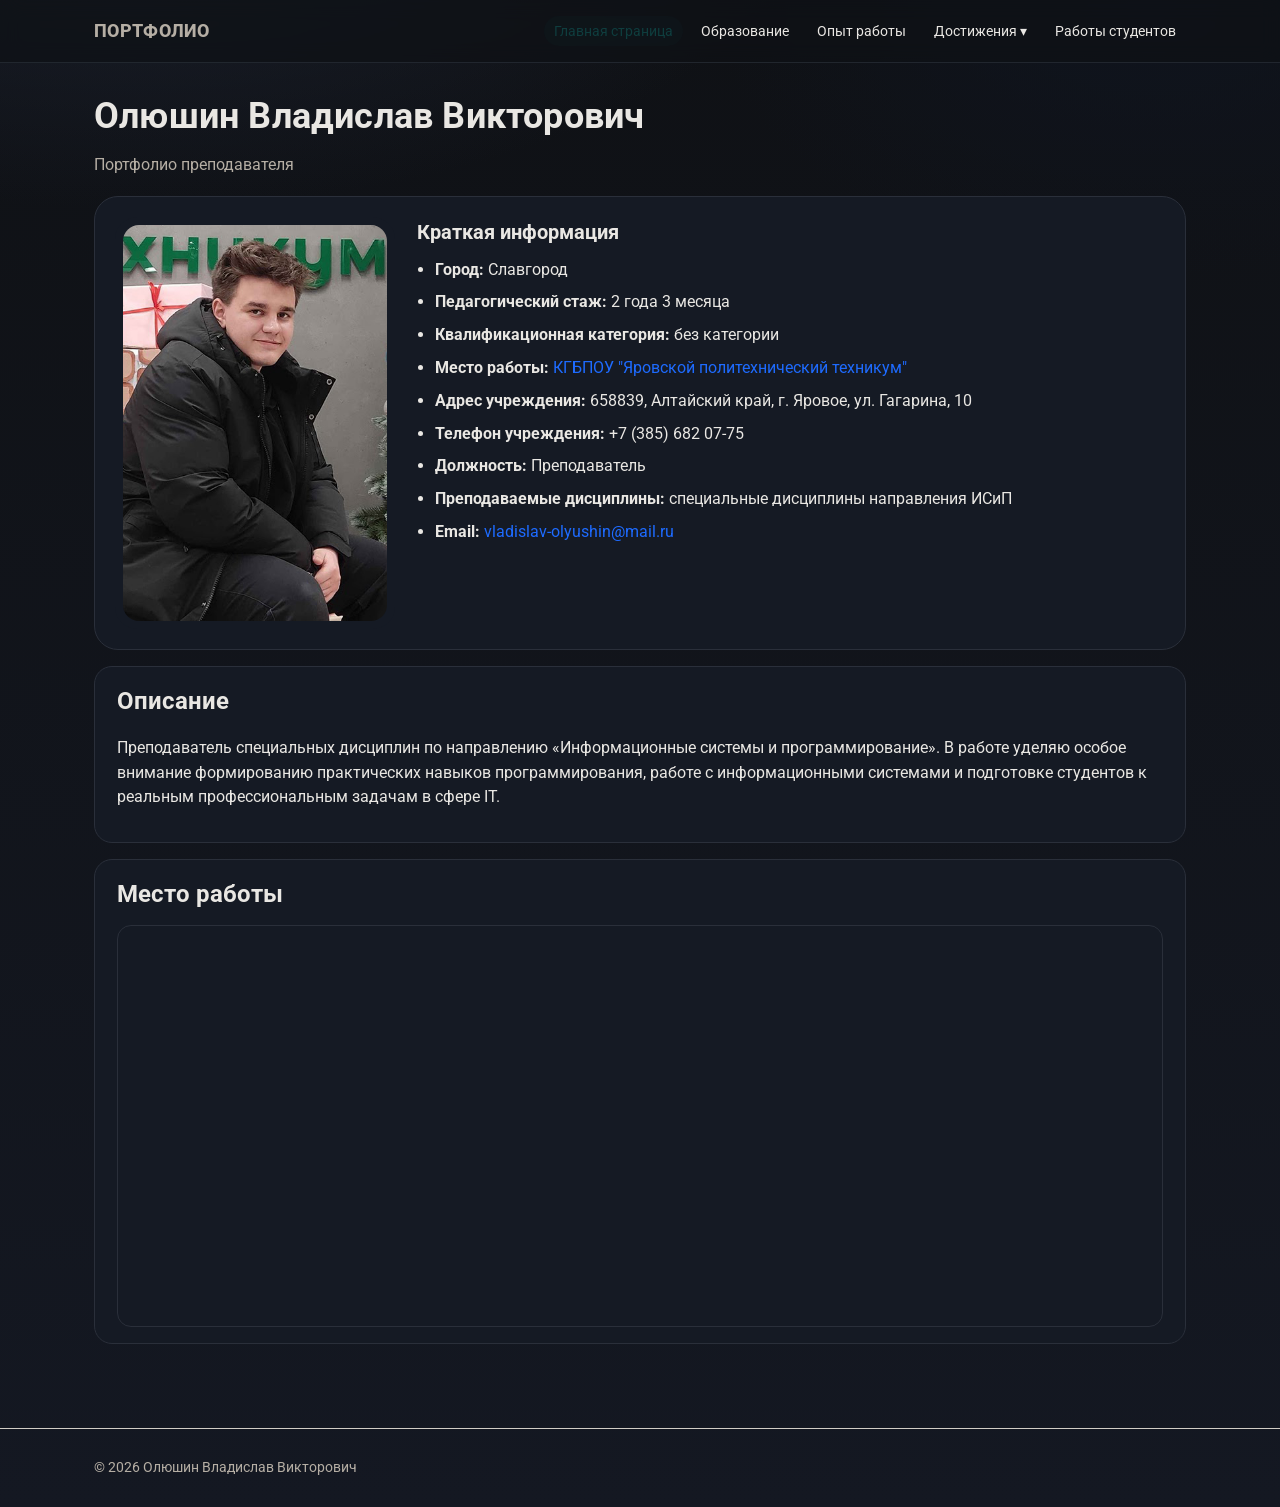
==== index.html @ 40a6b696 "Выполнить полный рефакторинг проекта Удалены неиспользуемые компоненты, дублирование, старый service" ====
﻿<!doctype html>
<html lang="ru">

<head>
  <meta charset="utf-8" />
  <link rel="icon" href="assets/img/favicon.ico" type="image/x-icon">
  <meta name="viewport" content="width=device-width, initial-scale=1" />
  <title>Олюшин | Портфолио</title>
  <link rel="stylesheet" href="assets/css/styles.css?v=20260910h" />
</head>

<body>
  <header class="header">
    <div class="container">
      <div class="navbar">
        <a class="brand" href="index.html">Портфолио</a>

        <div class="nav-actions">
          <button class="burger" data-burger aria-label="Меню" aria-expanded="false">
            ☰ <span class="burger-label">Меню</span>
          </button>
        </div>

        <nav class="nav" data-nav>
          <a class="active" href="index.html">Главная страница</a>
          <a href="pages/education.html">Образование</a>
          <a href="pages/work-experience.html">Опыт работы</a>

          <div class="dropdown" data-dropdown>
            <button type="button" data-dropdown-btn aria-haspopup="true" aria-expanded="false">
              Достижения ▾
            </button>
            <div class="dropdown-panel">
              <a href="pages/achievements/teacher.html">Преподавателя</a>
              <a href="pages/achievements/students.html">Студентов</a>
            </div>
          </div>

          <a href="pages/student-works.html">Работы студентов</a>
        </nav>
      </div>
    </div>
  </header>

  <main class="container">
    <h1 class="page-title">Олюшин Владислав Викторович</h1>
    <p class="subtitle">Портфолио преподавателя</p>

    <section class="section hero">
      <div class="portrait">
        <div class="portrait-card" role="button" tabindex="0" data-img="assets/img/portrait.jpg"
             aria-label="Открыть фото в полном размере">
          <img
            src="assets/img/portrait.jpg"
            alt="Фото преподавателя"
          />
        </div>
      </div>

      <div>
        <h2>Краткая информация</h2>
        <ul class="factlist">
          <li><b>Город:</b> Славгород</li>
          <li><b>Педагогический стаж:</b> <span data-teaching-experience="2024-08-26">2 года</span></li>
          <li><b>Квалификационная категория:</b> без категории</li>
          <li><b>Место работы:</b>
            <a href="https://vk.com/yarovoe_tehnikum">КГБПОУ "Яровской политехнический техникум"</a>
          </li>
          <li><b>Адрес учреждения:</b> 658839, Алтайский край, г. Яровое, ул. Гагарина, 10</li>
          <li><b>Телефон учреждения:</b> +7 (385) 682 07-75</li>
          <li><b>Должность:</b> Преподаватель</li>
          <li><b>Преподаваемые дисциплины:</b> специальные дисциплины направления ИСиП</li>
          <li><b>Email:</b> <a href="mailto:vladislav-olyushin@mail.ru">vladislav-olyushin@mail.ru</a></li>
        </ul>
      </div>
    </section>

    <section class="card">
      <h2>Описание</h2>
      <p>
        Преподаватель специальных дисциплин по направлению «Информационные системы и программирование».
        В работе уделяю особое внимание формированию практических навыков программирования,
        работе с информационными системами и подготовке студентов к реальным профессиональным задачам в сфере IT.
      </p>
    </section>

    <section class="card">
      <h2>Место работы</h2>
      <div class="map-wrapper">
        <iframe
          src="https://yandex.ru/map-widget/v1/?ll=78.564672%2C52.915145&z=18&mode=poi&poi%5Bpoint%5D=78.564001%2C52.914537"
          allowfullscreen
          loading="lazy">
        </iframe>
      </div>
    </section>
  </main>

  <footer class="footer">
    <div class="container footer-inner">
      <span>&copy; 2026 Олюшин Владислав Викторович</span>
    </div>
  </footer>

  <div class="img-modal" id="imgModal" aria-hidden="true" role="dialog" aria-modal="true" aria-label="Просмотр изображения">
    <div class="img-modal__dialog">
      <button class="img-modal__close" type="button" data-modal-close aria-label="Закрыть">&times;</button>
      <img class="img-modal__img" id="imgModalImg" alt="Изображение" hidden />
      <iframe class="img-modal__frame" id="imgModalFrame" title="Документ" hidden></iframe>
    </div>
  </div>

  <script src="assets/js/main.js?v=20260910h"></script>
</body>
</html>
---- assets/css/styles.css ----
﻿/* Подключение шрифта Roboto из Google Fonts */
@import url('https://fonts.googleapis.com/css2?family=Roboto:wght@400;500;600;700;800&display=swap');

:root{
  --bg:#0f1115;
  --bg-2:#141822;
  --text:#e9e7e3;
  --muted:#b5aea4;
  --line:#2a2f3a;
  --card:#151a24;
  --accent:#0f3d3e;

  --grad-spot-1:#1c2230;
  --grad-spot-2:#0f141e;
  --header-bg:rgba(15,17,21,.72);
  --header-border:rgba(42,47,58,.7);
  --radius:18px;
  --radius-lg:24px;
  --max:1140px;
  --pad:20px;
  --font:"Roboto", system-ui, -apple-system, "Segoe UI", Arial, "Noto Sans", "Liberation Sans", sans-serif;
}

*{box-sizing:border-box}

html,body{
  margin:0;
  padding:0;
  color:var(--text);
  font-family:var(--font);
  line-height:1.55;
  min-height:100%;
  overflow-x:hidden;
}

html{
  /* Постоянный скроллбар не даёт контенту смещаться между страницами. */
  overflow-y:scroll;
  background: radial-gradient(1200px 600px at 10% -10%, var(--grad-spot-1) 0%, rgba(0,0,0,0) 60%),
              radial-gradient(800px 500px at 90% 0%, var(--grad-spot-2) 0%, rgba(0,0,0,0) 55%),
              linear-gradient(180deg, var(--bg) 0%, var(--bg-2) 100%);
}

body{
  background:transparent;
  display:flex;
  flex-direction:column;
  min-height:100vh;
}

main.container{
  width:100%;
  padding-bottom:32px;
  flex:1 0 auto;
}

body.no-scroll{overflow:hidden}

a{color:inherit;text-decoration:none}
a:hover{text-decoration:none}

img{max-width:100%;display:block}

.container{
  max-width:var(--max);
  margin:0 auto;
  padding-inline:clamp(14px, 2vw, 24px);
}

/* ===== ШАПКА САЙТА ===== */

.header{
  border-bottom:1px solid var(--header-border);
  background:var(--header-bg);
  backdrop-filter:blur(10px);
  position:sticky; top:0; z-index:20;
}

.navbar{
  display:flex; align-items:center; justify-content:flex-start;
  gap:clamp(12px, 1.5vw, 18px);
  padding:clamp(12px, 1.4vw, 16px) 0;
  flex-wrap:wrap;
}

.nav-actions{
  margin-left:auto;
  display:flex;
  align-items:center;
  gap:12px;
}

.brand{
  font-weight:800;
  letter-spacing:.3px;
  text-transform:uppercase;
  font-size:18px;
  color:var(--muted);
}

.nav{
  display:flex; align-items:center; gap:8px;
  flex-wrap:wrap;
  min-width:0;
}

.nav a, .nav button{
  display:inline-flex;
  align-items:center;
  justify-content:center;
  font-size:14px;
  font-family:inherit;
  line-height:1;
  color:var(--text);
  background:transparent;
  border:0;
  padding:8px 10px;
  border-radius:999px;
  cursor:pointer;
  appearance:none;
  -webkit-appearance:none;
  transition: background .2s ease, transform .2s ease, color .2s ease;
  max-width:100%;
}

.burger-label{
  font-size:13px;
  color:var(--muted);
}

.nav a.active,
.nav button.active{
  background:rgba(15,61,62,.08);
  color:var(--accent);
  text-decoration:none;
}

.nav a:hover, .nav button:hover{
  background:rgba(15,61,62,.08);
  color:var(--accent);
  text-decoration:none;
  transform:translateY(-1px);
}

/* ===== ВЫПАДАЮЩЕЕ МЕНЮ ===== */

/* Панель привязана к кнопке, но при необходимости расширяется под длинный текст. */
.dropdown{
  position:relative;
  display:inline-block;
  z-index:25;
}

.dropdown-panel{
  position:absolute;
  left:0;
  top:100%;
  background:var(--card);
  border:1px solid var(--line);
  border-radius:14px;
  overflow:hidden;
  display:flex;
  flex-direction:column;

  min-width:100%;
  width:max-content;
  white-space:nowrap;

  padding:0;
  opacity:0;
  transform: translateY(8px) scale(.98);
  pointer-events:none;
  transition: opacity .2s ease, transform .2s ease;
  z-index:26;
}

.dropdown-panel a{
  display:block;
  padding:10px 14px;
  line-height:1.2;
  border-radius:0;
}

.dropdown-panel a:hover{background:rgba(15,61,62,.08);text-decoration:none}

.dropdown.open .dropdown-panel{
  opacity:1;
  transform: translateY(0) scale(1);
  pointer-events:auto;
}

.burger{
  display:none;
  border:1px solid var(--line);
  background:var(--card);
  border-radius:12px;
  padding:8px 10px;
  cursor:pointer;
}

/* ===== АДАПТИВНЫЕ СТИЛИ ДЛЯ МОБИЛЬНЫХ УСТРОЙСТВ ===== */

@media (max-width: 860px){
  .burger{display:inline-flex; align-items:center; gap:8px}
  .nav-actions{width:100%; justify-content:flex-end}
  
  .nav{
    display:none;
    position:absolute;
    left:0; right:0;
    top:58px;
    background:var(--card);
    border-bottom:1px solid var(--line);
    padding:10px 18px 16px;
    flex-direction:column;
    align-items:stretch;
    gap:6px;
    z-index:30;
  }
  
  .nav.open{display:flex}

  .nav a,
  .nav button{
    width:100%;
    justify-content:flex-start;
    border-radius:14px;
  }

  .dropdown{
    width:100%;
  }
  
  .dropdown-panel{
    position:static;
    box-shadow:none;
    border:0;
    padding:0;
    min-width:auto;
    width:100%;
    transform:none;
  }
  .dropdown:not(.open) .dropdown-panel{
    display:none;
  }
  .dropdown.open .dropdown-panel{
    display:flex;
    opacity:1;
    pointer-events:auto;
  }
  .dropdown-panel a{
    width:100%;
    padding-left:18px;
  }
}

@media (min-width: 1440px){
  :root{
    --max: 1240px;
  }
}

/* ===== ОСНОВНОЙ МАКЕТ СТРАНИЦЫ ===== */

.page-title{
  margin:26px 0 8px;
  font-size:36px;
  letter-spacing:.2px;
}

.subtitle{color:var(--muted); margin:0 0 18px; font-size:16px}

.section{
  background:var(--card);
  border:1px solid var(--line);
  border-radius:var(--radius-lg);
  padding:var(--pad);
  margin:16px 0;
}
.section h2{
  margin:0 0 10px;
  font-size:20px;
}

/* ===== ГЛАВНАЯ СТРАНИЦА (ГЛАВНЫЙ БЛОК) ===== */

.hero{
  display:grid;
  grid-template-columns:minmax(220px, 280px) minmax(0, 1fr);
  gap:22px;
  align-items:start;
}

@media(max-width:900px){
  .hero{
    grid-template-columns:minmax(180px, 220px) minmax(0, 1fr);
    gap:18px;
  }
}

@media(max-width:700px){
  .hero{grid-template-columns:1fr}
}

.portrait{
  border-radius:22px;
  padding:8px;
  overflow:hidden;
  background:var(--card);
}

.portrait img{
  transform: scale(1);
  transition: transform .6s ease;
}
.portrait:hover img{transform: scale(1.03)}

.factlist{margin:0; padding-left:18px}
.factlist li{margin:8px 0}

.factlist a,
.card a{color:#1e6bff}
.factlist a:hover,
.card a:hover{color:#0f3fa3;text-decoration:underline}

/* ===== УНИВЕРСАЛЬНАЯ КАРТОЧКА ===== */
.card{
  margin:16px 0 0;
  padding:16px 22px;
  border-radius:18px;
  border:1px solid var(--line);
  background:var(--card);
}
.card h2{margin-top:0;margin-bottom:10px}

.portrait-card{
  display:block;
  border-radius:16px;
  overflow:hidden;
  background:var(--card);
  cursor:zoom-in;
  transition:transform .15s ease;
  max-width:100%;
}
.portrait-card:hover{transform:translateY(-2px)}
.portrait-card img{display:block;width:100%;height:auto}

/* ===== МОДАЛЬНОЕ ОКНО ДЛЯ ФОТО ===== */
.img-modal{
  position:fixed;
  inset:0;
  display:none;
  align-items:center;
  justify-content:center;
  padding:clamp(6px, 1.5vw, 12px);
  background:rgba(0,0,0,.72);
  z-index:9999;
}

.img-modal[aria-hidden="false"]{display:flex}

.img-modal__dialog{
  position:relative;
  display:flex;
  flex-direction:column;
  align-items:center;
  width:fit-content;
  max-width:100%;
  max-height:calc(100vh - 16px);
  border-radius:16px;
  background:transparent;
  box-shadow:none;
}

.img-modal__close{
  position:absolute;
  top:10px;
  right:10px;
  z-index:2;
  display:grid;
  place-items:center;
  width:44px;
  height:44px;
  padding:0;
  border:1px solid rgba(255,255,255,.45);
  border-radius:50%;
  background:rgba(15,17,21,.82);
  color:#fff;
  font:400 32px/1 Arial, sans-serif;
  cursor:pointer;
  backdrop-filter:blur(6px);
  transition:background .15s ease, transform .15s ease;
}

.img-modal__close:hover{background:rgba(15,17,21,.96);transform:scale(1.05)}
.img-modal__close:focus-visible{outline:3px solid #1e6bff;outline-offset:2px}

.img-modal--pdf .img-modal__dialog{
  background:#fff;
}

.img-modal__img{
  display:block;
  width:auto;
  height:auto;
  max-width:min(1100px, calc(96vw));
  max-height:calc(100vh - 16px);
  object-fit:contain;
}

.img-modal__img:not([src]){display:none}

.img-modal__frame{
  display:block;
  width:min(760px, calc(92vw));
  aspect-ratio:210 / 297;
  height:auto;
  max-height:min(92vh, 1200px);
  border:0;
  border-radius:16px;
  background:#fff;
}

.img-modal__frame:not([src]){display:none}
.img-modal__frame[hidden]{display:none}

@media(max-width:700px){
  .page-title{
    font-size:30px;
    margin-top:22px;
  }

  .subtitle{
    font-size:15px;
    margin-bottom:16px;
  }

  .section,
  .card{
    padding:16px;
  }

  .btn-row{
    gap:8px;
  }

  .btn{
    width:100%;
    justify-content:center;
  }

  .img-modal__dialog{
    max-height:calc(100vh - 12px);
    border-radius:12px;
  }

  .img-modal__close{
    top:8px;
    right:8px;
  }

  .img-modal__img{
    max-width:calc(100vw - 12px);
    max-height:calc(100vh - 12px);
  }

  .img-modal__frame{
    width:min(92vw, 760px);
    max-height:calc(100vh - 12px);
  }

  .footer .footer-inner{
    flex-direction:column;
    align-items:flex-start;
  }
}

.map-wrapper{
  margin-top:12px;
  width:100%;
  border-radius:14px;
  overflow:hidden;
  border:1px solid var(--line);
  background:var(--card);
}
.map-wrapper iframe{display:block;width:100% !important;min-width:100%;height:400px;border:0}

/* ===== СТРОКИ С ИНФОРМАЦИЕЙ (НА СТРАНИЦЕ ОБРАЗОВАНИЯ) ===== */

.rows{display:grid; gap:12px}

.row{
  border:1px solid var(--line);
  border-radius:14px;
  padding:14px;
  background:var(--card);
  transition: transform .2s ease;
}

.row:hover{
  transform:translateY(-2px);
}

/* В образовании hover делаем как у наград: чуть сильнее подъём */
.education-page .row:hover{
  transform: translateY(-3px);
}

/* На странице "Опыт работы" убираем эффект наведения у карточек */
.work-experience-page .row:hover{
  transform:none;
}

.row--link{
  display:block;
  color:inherit;
  text-decoration:none;
}

.row--link:focus-visible{
  outline:2px solid rgba(30,107,255,.35);
  outline-offset:2px;
}

.row .row-title{font-weight:700; margin:0 0 4px}
.row .row-sub{color:var(--muted); margin:0}

/* ===== КНОПКИ ===== */

.btn{
  display:inline-flex;
  align-items:center;
  gap:8px;
  padding:10px 14px;
  border-radius:999px;
  border:1px solid rgba(15,61,62,.25);
  background:var(--card);
  color:var(--text);
  font:inherit;
  font-size:14px;
  font-weight:500;
  line-height:1.2;
  text-decoration:none !important;
  transition: transform .2s ease, background .2s ease;
}

.btn:hover{
  background:rgba(15,61,62,.06);
  transform:translateY(-1px);
}

.btn--block{
  width:100%;
  justify-content:flex-start;
  border-radius:16px;
}

.btn-row{display:flex; flex-wrap:wrap; gap:10px; margin-top:10px}

.project-grid{
  display:grid;
  grid-template-columns:repeat(3, minmax(0, 1fr));
  gap:14px;
}

.project-card{
  display:flex;
  flex-direction:column;
  min-height:100%;
  border:1px solid var(--line);
  border-radius:20px;
  overflow:hidden;
  background:
    radial-gradient(900px 220px at 0% 0%, rgba(15,61,62,.14), rgba(0,0,0,0) 60%),
    var(--card);
}

.project-card__preview{
  position:relative;
  min-height:150px;
  display:flex;
  align-items:flex-end;
  justify-content:space-between;
  padding:18px;
  background:linear-gradient(125deg, rgba(27,63,132,.96), rgba(10,27,59,.98) 52%, rgba(6,12,31,.98));
  border-bottom:1px solid rgba(255,255,255,.08);
}

.project-card__mark{
  display:inline-flex;
  align-items:center;
  justify-content:center;
  min-width:92px;
  min-height:92px;
  padding:14px 18px;
  border-radius:24px;
  background:rgba(15,17,21,.6);
  border:1px solid rgba(255,255,255,.14);
  color:#fff;
  font-size:26px;
  font-weight:800;
  letter-spacing:.08em;
  text-transform:uppercase;
  backdrop-filter: blur(6px);
}

.project-card__year{
  align-self:flex-start;
  padding:6px 10px;
  border-radius:999px;
  background:rgba(15,17,21,.62);
  border:1px solid rgba(255,255,255,.16);
  color:#fff;
  font-size:12px;
  font-weight:700;
  letter-spacing:.06em;
}

.project-card__body{
  display:flex;
  flex-direction:column;
  gap:12px;
  padding:16px;
  flex:1 1 auto;
}


.project-card__body h3{
  margin:0;
  font-size:20px;
  line-height:1.25;
}

.project-card__body p{
  margin:0;
  color:var(--muted);
  line-height:1.5;
}

.project-card__meta{
  display:grid;
  grid-template-columns:1fr;
  gap:10px;
  margin:0;
}

.project-card__meta div{
  padding:12px;
  border-radius:14px;
  border:1px solid var(--line);
  background:rgba(15,17,21,.28);
}

.project-card__meta dt{
  margin:0 0 4px;
  color:var(--muted);
  font-size:12px;
  text-transform:uppercase;
  letter-spacing:.08em;
}

.project-card__meta dd{
  margin:0;
  font-weight:600;
}

.project-card__people{
  display:grid;
  gap:4px;
  margin:0;
  padding:0;
  list-style:none;
  font-weight:600;
}

.project-card__actions{
  display:flex;
  flex-wrap:nowrap;
  gap:10px;
  margin-top:auto;
}

.project-card__actions .btn{
  flex:1 1 0;
  justify-content:center;
  white-space:nowrap;
  background:rgba(15,61,62,.06);
  border-color:rgba(15,61,62,.16);
}

.project-card__actions .btn:hover{
  background:rgba(15,61,62,.1);
  transform:translateY(-1px);
}

.project-card__actions .btn:active{
  transform:translateY(0);
}

.project-card__actions .btn:focus-visible{
  outline:2px solid rgba(30,107,255,.35);
  outline-offset:2px;
}

.btn--soft{
  background:rgba(15,61,62,.06);
  border-color:rgba(15,61,62,.16);
}

@media(max-width:1100px){
  .project-grid{grid-template-columns:repeat(2, minmax(0, 1fr))}
}

@media(max-width:700px){
  .project-grid{grid-template-columns:1fr}

  .project-card__actions{
    flex-wrap:wrap;
  }

  .project-card__actions .btn{
    width:100%;
    justify-content:center;
  }
}

/* ===== ГАЛЕРЕЯ ===== */

.gallery-controls{
  padding:0;
  border-radius:0;
  background:transparent;
  border:0;
  margin-bottom:12px;
}

.gallery-controls__layout{
  display:flex;
  flex-wrap:wrap;
  gap:8px;
  align-items:end;
}

.gallery-control{
  display:flex;
  flex-direction:column;
  gap:5px;
  min-width:min(100%, 180px);
  flex:1 1 180px;
  font-size:13px;
  color:var(--muted);
}

.gallery-control > span{
  min-height:20px;
  display:inline-flex;
  align-items:center;
  padding-left:2px;
  color:var(--muted);
  font-size:12px;
  font-weight:700;
  line-height:1.2;
  letter-spacing:.045em;
  text-transform:uppercase;
}

.gallery-controls__actions{
  display:flex;
  gap:8px;
  align-items:center;
  flex:0 0 auto;
  margin-left:auto;
}

.gallery-controls select,
.gallery-controls input[type="text"]{
  height:40px;
  width:100%;
  border-radius:10px;
  border:1px solid var(--line);
  background:var(--bg-2);
  color:var(--text);
  padding:0 12px;
  font:inherit;
  font-size:15px;
  font-weight:500;
  line-height:1.2;
  transition:border-color .15s ease, background .15s ease, box-shadow .15s ease;
}

.themed-select__native{
  position:absolute !important;
  width:1px !important;
  height:1px !important;
  padding:0 !important;
  margin:-1px !important;
  overflow:hidden !important;
  clip:rect(0, 0, 0, 0) !important;
  white-space:nowrap !important;
  border:0 !important;
}

.themed-select{
  position:relative;
  width:100%;
  color:var(--text);
  font-size:15px;
}

.themed-select__button{
  width:100%;
  height:40px;
  display:flex;
  align-items:center;
  justify-content:space-between;
  gap:12px;
  padding:0 12px;
  border:1px solid var(--line);
  border-radius:10px;
  background:var(--bg-2);
  color:var(--text);
  font:inherit;
  font-weight:500;
  text-align:left;
  cursor:pointer;
  transition:border-color .15s ease, background .15s ease, box-shadow .15s ease;
}

.themed-select__button:hover{
  background:var(--card);
  border-color:rgba(30,107,255,.42);
}

.themed-select__button:focus-visible,
.themed-select.is-open .themed-select__button{
  outline:none;
  border-color:rgba(30,107,255,.65);
  box-shadow:0 0 0 2px rgba(30,107,255,.14);
}

.themed-select__arrow{
  width:8px;
  height:8px;
  flex:0 0 auto;
  border-right:2px solid var(--muted);
  border-bottom:2px solid var(--muted);
  transform:translateY(-2px) rotate(45deg);
  transition:transform .15s ease, border-color .15s ease;
}

.themed-select.is-open .themed-select__arrow{
  border-color:var(--text);
  transform:translateY(2px) rotate(225deg);
}

.themed-select__list{
  position:absolute;
  top:calc(100% + 5px);
  left:0;
  z-index:60;
  width:100%;
  min-width:max-content;
  padding:5px;
  border:1px solid var(--line);
  border-radius:10px;
  background:var(--card);
  box-shadow:0 16px 36px rgba(0,0,0,.32);
}

.themed-select__list[hidden]{
  display:none;
}

.themed-select__option{
  width:100%;
  min-height:36px;
  display:flex;
  align-items:center;
  padding:7px 10px;
  border:0;
  border-radius:7px;
  background:transparent;
  color:var(--text);
  font:inherit;
  font-weight:500;
  text-align:left;
  white-space:nowrap;
  cursor:pointer;
}

.themed-select__option:hover,
.themed-select__option:focus-visible{
  outline:none;
  background:rgba(15,61,62,.55);
}

.themed-select__option.is-selected{
  background:rgba(15,61,62,.55);
  color:var(--text);
}

.gallery-controls input::placeholder{
  color:var(--muted);
  font-weight:500;
  opacity:1;
}

.gallery-controls input[type="text"]:hover{
  background:var(--card);
  border-color:rgba(30,107,255,.42);
}

.gallery-controls select:focus-visible,
.gallery-controls input[type="text"]:focus-visible{
  outline:none;
  background:var(--card);
  border-color:rgba(30,107,255,.65);
  box-shadow:0 0 0 2px rgba(30,107,255,.14);
}

.gallery-controls .btn{
  display:inline-flex;
  align-items:center;
  justify-content:center;
  height:40px;
  padding:0 14px;
  border-radius:10px;
  border:1px solid var(--line);
  background:var(--bg-2);
  color:var(--text);
  font-size:15px;
  line-height:1.2;
}

.gallery-controls .btn:hover{
  background:var(--card);
  transform:none;
}

@media(max-width:700px){
  .gallery-controls{
    padding:0;
  }

  .gallery-controls__layout{
    gap:8px;
    width:100%;
  }

  .gallery-control{
    gap:5px;
    flex:1 1 100%;
    min-width:0;
  }

  .gallery-control > span{
    min-height:18px;
  }

  .gallery-controls__actions{
    display:grid;
    grid-template-columns:repeat(2, minmax(0, 1fr));
    gap:8px;
    width:100%;
    margin-left:0;
  }

  .gallery-controls .btn{
    width:100%;
  }
}

.gallery{
  display:grid;
  grid-template-columns:repeat(3, 1fr);
  gap:14px;
}

.gallery.gallery--4{grid-template-columns:repeat(4,1fr)}

@media(max-width:1100px){.gallery.gallery--4{grid-template-columns:repeat(3,1fr)}}
@media(max-width:760px){ .gallery.gallery--4{grid-template-columns:repeat(2,1fr)} }
@media(max-width:900px){ .gallery{grid-template-columns:repeat(2,1fr)} }
@media(max-width:560px){ .gallery{grid-template-columns:1fr} }

@media(max-width:560px){
  .tile img,
  .tile-pdf__preview{
    height:180px;
  }
}

/* ===== ПЛИТКИ ГАЛЕРЕИ ===== */
.tile{
  border:1px solid var(--line);
  border-radius:16px;
  overflow:hidden;
  background:var(--card);
  transform: translateY(0);
  transition: transform .25s ease;
  position:relative;
}

.tile:hover{
  transform:translateY(-3px);
}

.tile-media{
  position:relative;
  display:flex;
  align-items:center;
  justify-content:center;
}

.tile:focus-visible{
  outline:2px solid var(--accent);
  outline-offset:2px;
}

.tile-format__badge{
  position:absolute;
  top:12px;
  left:12px;
  display:inline-flex;
  align-items:center;
  justify-content:center;
  min-width:48px;
  height:28px;
  padding:0 10px;
  border-radius:999px;
  background:var(--accent);
  color:#fff;
  font-size:12px;
  font-weight:700;
  letter-spacing:.04em;
}

.tile img{width:100%; height:240px; object-fit:cover; background:var(--card)}
.tile-pdf__preview{
  width:100%;
  height:240px;
  border:0;
  display:block;
  pointer-events:none;
  background:var(--card);
}

.gallery-status{
  grid-column:1 / -1;
  margin:0;
  color:var(--muted);
}

/* ===== АНИМАЦИЯ ПОЯВЛЕНИЯ ===== */

.reveal{
  opacity:0;
  transform:translateY(16px);
  transition: opacity .7s ease, transform .7s ease;
}

.reveal.is-visible{
  opacity:1;
  transform:translateY(0);
}

/* Отключение анимаций для пользователей с настройкой prefers-reduced-motion */
@media (prefers-reduced-motion: reduce){
  *{scroll-behavior:auto !important}
  .reveal{opacity:1; transform:none; transition:none}
  .portrait img, .row, .tile, .btn, .nav a, .nav button{transition:none}
}

/* ===== ПОДВАЛ САЙТА ===== */
.footer{
  margin-top:28px;
  padding:28px 0;
  flex:0 0 auto;
  color:var(--muted);
  font-size:14px;
  border-top:1px solid rgba(230,225,217,.9);
  background:transparent;
}

.footer .footer-inner{
  display:flex;
  align-items:center;
  justify-content:space-between;
  gap:16px;
}

.footer a{
  color:var(--muted);
  font-weight:500;
}

.footer a:hover{
  color:var(--accent);
  text-decoration:underline;
}

main.container > :last-child{
  margin-bottom:24px !important;
}
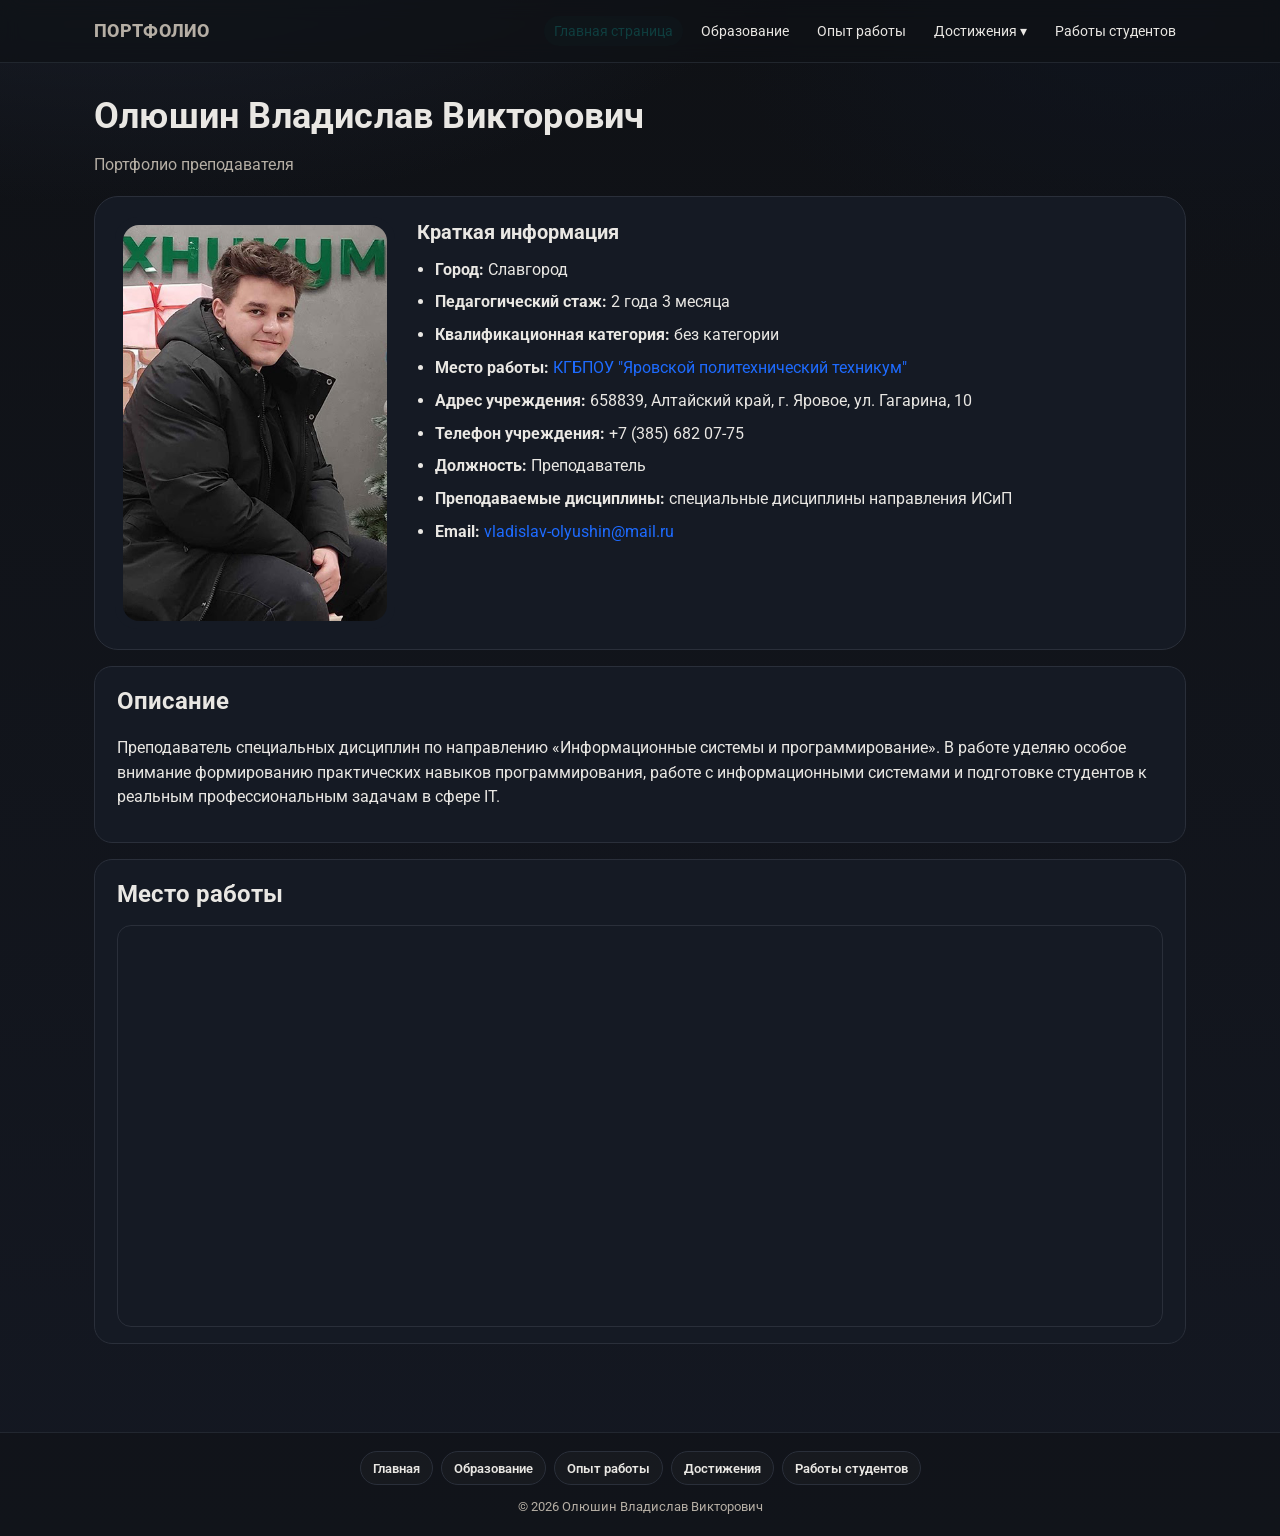
==== commit 773f6d41: "Обновить каталог наград и навигацию сайта Добавить фильтр наград по учебным годам и привести имена ф" ====
--- a/index.html
+++ b/index.html
@@ -6,7 +6,7 @@
   <link rel="icon" href="assets/img/favicon.ico" type="image/x-icon">
   <meta name="viewport" content="width=device-width, initial-scale=1" />
   <title>Олюшин | Портфолио</title>
-  <link rel="stylesheet" href="assets/css/styles.css?v=20260910h" />
+  <link rel="stylesheet" href="assets/css/styles.css?v=20260911g" />
 </head>
 
 <body>
@@ -98,6 +98,13 @@
 
   <footer class="footer">
     <div class="container footer-inner">
+      <nav class="footer-nav" aria-label="Навигация в подвале">
+        <a href="index.html">Главная</a>
+        <a href="pages/education.html">Образование</a>
+        <a href="pages/work-experience.html">Опыт работы</a>
+        <a href="pages/achievements/index.html">Достижения</a>
+        <a href="pages/student-works.html">Работы студентов</a>
+      </nav>
       <span>&copy; 2026 Олюшин Владислав Викторович</span>
     </div>
   </footer>
@@ -110,7 +117,7 @@
     </div>
   </div>
 
-  <script src="assets/js/main.js?v=20260910h"></script>
+  <script src="assets/js/main.js?v=20260911i"></script>
 </body>
 </html>
 
--- a/assets/css/styles.css
+++ b/assets/css/styles.css
@@ -1073,30 +1073,126 @@
 
 /* ===== ПОДВАЛ САЙТА ===== */
 .footer{
-  margin-top:28px;
-  padding:28px 0;
+  margin-top:32px;
+  padding:18px 0;
   flex:0 0 auto;
   color:var(--muted);
-  font-size:14px;
-  border-top:1px solid rgba(230,225,217,.9);
-  background:transparent;
+  font-size:13px;
+  border-top:1px solid var(--header-border);
+  background:rgba(15,17,21,.55);
 }
 
 .footer .footer-inner{
   display:flex;
-  align-items:center;
-  justify-content:space-between;
-  gap:16px;
-}
-
-.footer a{
-  color:var(--muted);
-  font-weight:500;
-}
-
-.footer a:hover{
-  color:var(--accent);
-  text-decoration:underline;
+  flex-direction:column;
+  align-items:center;
+  justify-content:center;
+  gap:12px;
+  min-height:20px;
+  text-align:center;
+}
+
+.footer-nav{
+  display:flex;
+  flex-wrap:wrap;
+  justify-content:center;
+  gap:8px;
+}
+
+.footer-nav a{
+  display:inline-flex;
+  align-items:center;
+  min-height:34px;
+  padding:7px 12px;
+  border:1px solid var(--line);
+  border-radius:999px;
+  background:rgba(255,255,255,.025);
+  color:var(--text);
+  font-size:13px;
+  font-weight:600;
+  line-height:1.2;
+  transition:color .2s ease, border-color .2s ease, background .2s ease, transform .2s ease;
+}
+
+.footer-nav a:hover{
+  border-color:rgba(255,255,255,.2);
+  background:var(--accent);
+  color:#fff;
+  transform:translateY(-1px);
+}
+
+.footer-nav a:focus-visible{
+  outline:2px solid rgba(255,255,255,.8);
+  outline-offset:2px;
+}
+
+@media(max-width:560px){
+  .footer-nav{
+    display:grid;
+    grid-template-columns:repeat(2, minmax(0, 1fr));
+    width:100%;
+  }
+
+  .footer-nav a{
+    justify-content:center;
+  }
+
+  .footer-nav a:last-child:nth-child(odd){
+    grid-column:1 / -1;
+  }
+}
+
+.back-to-top{
+  position:fixed;
+  right:max(18px, env(safe-area-inset-right));
+  bottom:max(18px, env(safe-area-inset-bottom));
+  z-index:30;
+  width:46px;
+  height:46px;
+  display:flex;
+  align-items:center;
+  justify-content:center;
+  padding:0;
+  border:1px solid rgba(255,255,255,.16);
+  border-radius:50%;
+  background:var(--accent);
+  color:#fff;
+  box-shadow:0 10px 28px rgba(0,0,0,.3);
+  font:700 25px/1 var(--font);
+  cursor:pointer;
+  opacity:0;
+  visibility:hidden;
+  transform:translateY(10px);
+  transition:opacity .2s ease, transform .2s ease, visibility .2s ease, background .2s ease;
+}
+
+.back-to-top.is-visible{
+  opacity:1;
+  visibility:visible;
+  transform:translateY(0);
+}
+
+.back-to-top:hover{
+  background:#145253;
+  transform:translateY(-2px);
+}
+
+.back-to-top:focus-visible{
+  outline:2px solid #fff;
+  outline-offset:3px;
+}
+
+@media(max-width:560px){
+  .back-to-top{
+    right:max(12px, env(safe-area-inset-right));
+    bottom:max(12px, env(safe-area-inset-bottom));
+    width:42px;
+    height:42px;
+  }
+}
+
+@media (prefers-reduced-motion: reduce){
+  .back-to-top{transition:none}
 }
 
 main.container > :last-child{
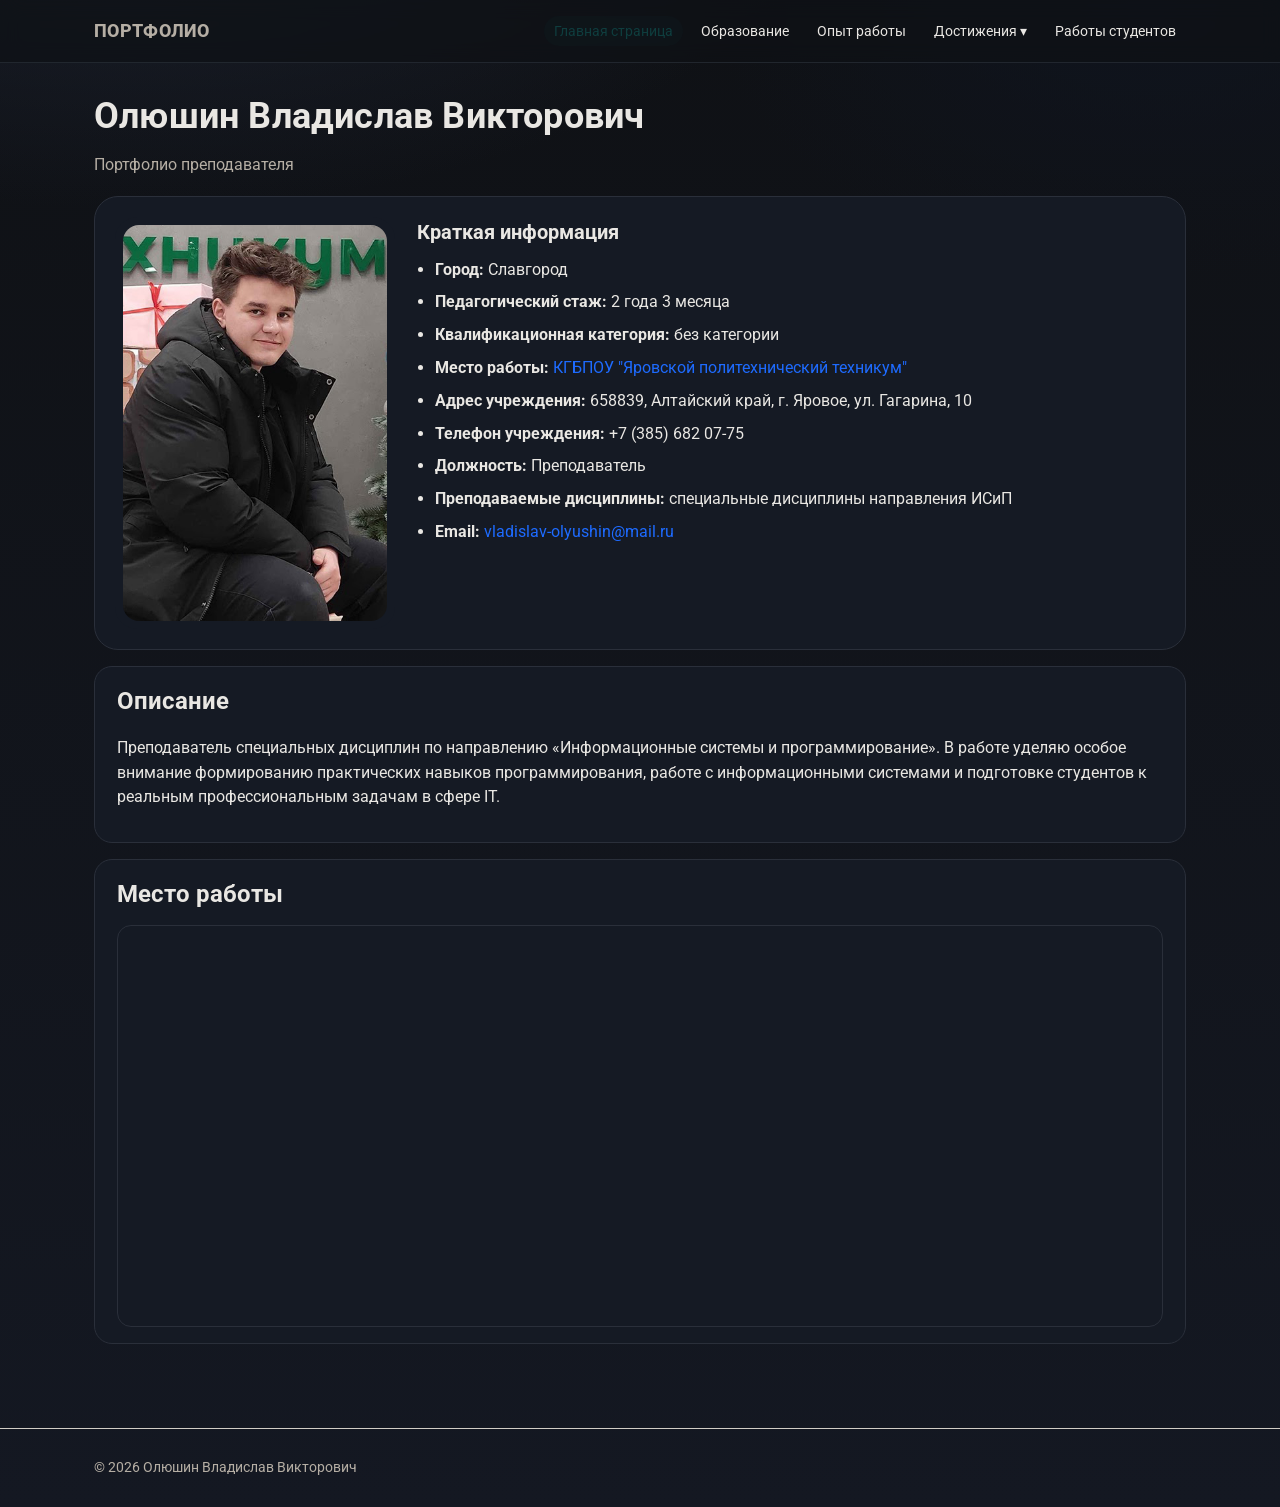
==== commit d608a46b: "Обновлены оформление и каталог портфолио Улучшены фильтры каталога, стили полей и выпадающих списков" ====
--- a/index.html
+++ b/index.html
@@ -6,7 +6,7 @@
   <link rel="icon" href="assets/img/favicon.ico" type="image/x-icon">
   <meta name="viewport" content="width=device-width, initial-scale=1" />
   <title>Олюшин | Портфолио</title>
-  <link rel="stylesheet" href="assets/css/styles.css?v=20260911g" />
+  <link rel="stylesheet" href="assets/css/styles.css?v=20260910g" />
 </head>
 
 <body>
@@ -48,11 +48,12 @@
 
     <section class="section hero">
       <div class="portrait">
-        <div class="portrait-card" role="button" tabindex="0" data-img="assets/img/portrait.jpg"
+        <div class="portrait-card" id="portraitCard" role="button" tabindex="0"
              aria-label="Открыть фото в полном размере">
           <img
             src="assets/img/portrait.jpg"
             alt="Фото преподавателя"
+            id="portraitImg"
           />
         </div>
       </div>
@@ -61,7 +62,7 @@
         <h2>Краткая информация</h2>
         <ul class="factlist">
           <li><b>Город:</b> Славгород</li>
-          <li><b>Педагогический стаж:</b> <span data-teaching-experience="2024-08-26">2 года</span></li>
+          <li><b>Педагогический стаж:</b> 2 года</li>
           <li><b>Квалификационная категория:</b> без категории</li>
           <li><b>Место работы:</b>
             <a href="https://vk.com/yarovoe_tehnikum">КГБПОУ "Яровской политехнический техникум"</a>
@@ -98,26 +99,18 @@
 
   <footer class="footer">
     <div class="container footer-inner">
-      <nav class="footer-nav" aria-label="Навигация в подвале">
-        <a href="index.html">Главная</a>
-        <a href="pages/education.html">Образование</a>
-        <a href="pages/work-experience.html">Опыт работы</a>
-        <a href="pages/achievements/index.html">Достижения</a>
-        <a href="pages/student-works.html">Работы студентов</a>
-      </nav>
       <span>&copy; 2026 Олюшин Владислав Викторович</span>
     </div>
   </footer>
 
-  <div class="img-modal" id="imgModal" aria-hidden="true" role="dialog" aria-modal="true" aria-label="Просмотр изображения">
+  <div class="img-modal" id="imgModal" aria-hidden="true" role="dialog">
     <div class="img-modal__dialog">
-      <button class="img-modal__close" type="button" data-modal-close aria-label="Закрыть">&times;</button>
-      <img class="img-modal__img" id="imgModalImg" alt="Изображение" hidden />
+      <img class="img-modal__img" id="imgModalImg" alt="Документ" />
       <iframe class="img-modal__frame" id="imgModalFrame" title="Документ" hidden></iframe>
     </div>
   </div>
 
-  <script src="assets/js/main.js?v=20260911i"></script>
+  <script src="assets/js/main.js?v=20260626a"></script>
 </body>
 </html>
 
--- a/assets/css/styles.css
+++ b/assets/css/styles.css
@@ -1,81 +1,100 @@
 ﻿/* Подключение шрифта Roboto из Google Fonts */
-@import url('https://fonts.googleapis.com/css2?family=Roboto:wght@400;500;600;700;800&display=swap');
-
+@import url('https://fonts.googleapis.com/css2?family=Roboto:wght@300;400;500;700;900&display=swap');
+
+/* ===== КОРНЕВЫЕ ПЕРЕМЕННЫЕ CSS (CSS-переменные) ===== */
 :root{
-  --bg:#0f1115;
-  --bg-2:#141822;
-  --text:#e9e7e3;
-  --muted:#b5aea4;
-  --line:#2a2f3a;
-  --card:#151a24;
-  --accent:#0f3d3e;
-
-  --grad-spot-1:#1c2230;
-  --grad-spot-2:#0f141e;
-  --header-bg:rgba(15,17,21,.72);
-  --header-border:rgba(42,47,58,.7);
-  --radius:18px;
-  --radius-lg:24px;
-  --max:1140px;
-  --pad:20px;
-  --font:"Roboto", system-ui, -apple-system, "Segoe UI", Arial, "Noto Sans", "Liberation Sans", sans-serif;
-}
-
+  /* ===== ТОКЕНЫ ТЕМЫ (тёмная тема) ===== */
+  --bg:#0f1115;            /* Основной фон страницы */
+  --bg-2:#141822;          /* Вторичный фон, градиент */
+  --text:#e9e7e3;          /* Основной цвет текста */
+  --muted:#b5aea4;         /* Приглушенный цвет текста (подзаголовки, второстепенное) */
+  --line:#2a2f3a;          /* Цвет разделительных линий, бордеров */
+  --card:#151a24;          /* Фон карточек, модальных окон */
+  --accent:#0f3d3e;        /* Акцентный цвет (синий/зеленый) */
+  --accent-2:#f2c14e;      /* Второй акцентный цвет (желтый) */
+  --shadow: none;
+  --shadow-soft: none;
+
+  /* Фон + помощники для хедера */
+  --grad-spot-1:#1c2230;   /* Первый цвет для радиального градиента */
+  --grad-spot-2:#0f141e;   /* Второй цвет для радиального градиента */
+  --header-bg: rgba(15,17,21,.72);      /* Полупрозрачный темный фон хедера */
+  --header-border: rgba(42,47,58,.7);   /* Полупрозрачная темная граница хедера */
+  --radius:18px;           /* Стандартный радиус скругления */
+  --radius-lg:24px;        /* Большой радиус скругления */
+  --max: 1140px;           /* Максимальная ширина контейнера */
+  --pad: 20px;             /* Стандартный внутренний отступ */
+  --font: "Roboto", system-ui, -apple-system, "Segoe UI", Arial, "Noto Sans", "Liberation Sans", sans-serif;          /* Основной шрифт */
+  --font-display: "Roboto", system-ui, -apple-system, "Segoe UI", Arial, "Noto Sans", "Liberation Sans", sans-serif;  /* Шрифт для заголовков */
+}
+
+/* Обнуление box-sizing для всех элементов */
 *{box-sizing:border-box}
 
+/* Стили для html и body */
 html,body{
   margin:0;
   padding:0;
-  color:var(--text);
-  font-family:var(--font);
-  line-height:1.55;
-  min-height:100%;
+  color:var(--text);              /* Использование CSS-переменной */
+  font-family:var(--font);        /* Использование переменной шрифта */
+  line-height:1.55;               /* Межстрочный интервал */
+  min-height:100%;                /* Минимальная высота 100% */
   overflow-x:hidden;
 }
 
+/* ФОН НА HTML */
 html{
-  /* Постоянный скроллбар не даёт контенту смещаться между страницами. */
-  overflow-y:scroll;
+  overflow-y:scroll;              /* Всегда показывать скроллбар для предотвращения скачков */
+  /* Сложный градиентный фон из радиальных и линейных градиентов */
   background: radial-gradient(1200px 600px at 10% -10%, var(--grad-spot-1) 0%, rgba(0,0,0,0) 60%),
               radial-gradient(800px 500px at 90% 0%, var(--grad-spot-2) 0%, rgba(0,0,0,0) 55%),
               linear-gradient(180deg, var(--bg) 0%, var(--bg-2) 100%);
 }
 
 body{
-  background:transparent;
+  background: transparent;        /* Прозрачный фон, т.к. фон задан на html */
   display:flex;
   flex-direction:column;
   min-height:100vh;
 }
 
+/* Общий нижний отступ для главного контента */
 main.container{
   width:100%;
   padding-bottom:32px;
   flex:1 0 auto;
 }
 
+/* Блокировка прокрутки при открытом модальном окне */
 body.no-scroll{overflow:hidden}
 
+/* Базовые стили ссылок */
 a{color:inherit;text-decoration:none}
 a:hover{text-decoration:none}
 
+/* Стили для изображений */
 img{max-width:100%;display:block}
 
+/* Контейнер с центрированием и ограничением по ширине */
 .container{
   max-width:var(--max);
   margin:0 auto;
   padding-inline:clamp(14px, 2vw, 24px);
 }
 
+/* Горизонтальная разделительная линия */
+.hr{border:0;border-top:1px solid var(--line);margin:22px 0}
+
 /* ===== ШАПКА САЙТА ===== */
 
 .header{
   border-bottom:1px solid var(--header-border);
   background:var(--header-bg);
-  backdrop-filter:blur(10px);
-  position:sticky; top:0; z-index:20;
-}
-
+  backdrop-filter: blur(10px);      /* Эффект размытия фона */
+  position:sticky; top:0; z-index:20; /* Липкая шапка с высоким z-index */
+}
+
+/* Навигационная панель */
 .navbar{
   display:flex; align-items:center; justify-content:flex-start;
   gap:clamp(12px, 1.5vw, 18px);
@@ -83,13 +102,15 @@
   flex-wrap:wrap;
 }
 
+/* Контейнер для действий в навигации (переключатель темы, бургер) */
 .nav-actions{
-  margin-left:auto;
+  margin-left:auto;                  /* Прижимаем к правому краю */
   display:flex;
   align-items:center;
   gap:12px;
 }
 
+/* Бренд/логотип в шапке */
 .brand{
   font-weight:800;
   letter-spacing:.3px;
@@ -98,12 +119,14 @@
   color:var(--muted);
 }
 
+/* Основное навигационное меню */
 .nav{
   display:flex; align-items:center; gap:8px;
   flex-wrap:wrap;
   min-width:0;
 }
 
+/* Ссылки и кнопки в навигации */
 .nav a, .nav button{
   display:inline-flex;
   align-items:center;
@@ -115,7 +138,7 @@
   background:transparent;
   border:0;
   padding:8px 10px;
-  border-radius:999px;
+  border-radius:999px;       /* Скругленные элементы */
   cursor:pointer;
   appearance:none;
   -webkit-appearance:none;
@@ -128,29 +151,37 @@
   color:var(--muted);
 }
 
+/* Активная ссылка в навигации */
 .nav a.active,
 .nav button.active{
-  background:rgba(15,61,62,.08);
+  background:rgba(15,61,62,.08); /* Полупрозрачный акцентный фон */
   color:var(--accent);
   text-decoration:none;
 }
 
+/* Ховер-эффект для навигационных элементов */
 .nav a:hover, .nav button:hover{
   background:rgba(15,61,62,.08);
   color:var(--accent);
   text-decoration:none;
-  transform:translateY(-1px);
+  transform: translateY(-1px); /* Эффект поднятия */
 }
 
 /* ===== ВЫПАДАЮЩЕЕ МЕНЮ ===== */
 
-/* Панель привязана к кнопке, но при необходимости расширяется под длинный текст. */
+/*
+  Делаем корневой контейнер "как кнопку":
+  - position:relative для позиционирования панели
+  - inline-block чтобы ширина контейнера совпадала с шириной кнопки
+    (тогда панель можно сделать width:100% и она будет ровно как кнопка)
+*/
 .dropdown{
   position:relative;
   display:inline-block;
   z-index:25;
 }
 
+/* Панель выпадающего меню */
 .dropdown-panel{
   position:absolute;
   left:0;
@@ -158,13 +189,14 @@
   background:var(--card);
   border:1px solid var(--line);
   border-radius:14px;
+  box-shadow:var(--shadow);
   overflow:hidden;
   display:flex;
   flex-direction:column;
 
-  min-width:100%;
-  width:max-content;
-  white-space:nowrap;
+  min-width: 100%;      /* не меньше ширины кнопки */
+  width: max-content;   /* расширяется под текст */
+  white-space: nowrap;  /* запрещает перенос строк */
 
   padding:0;
   opacity:0;
@@ -183,41 +215,56 @@
 
 .dropdown-panel a:hover{background:rgba(15,61,62,.08);text-decoration:none}
 
+/* Класс для открытого состояния выпадающего меню */
 .dropdown.open .dropdown-panel{
   opacity:1;
   transform: translateY(0) scale(1);
+  pointer-events:auto;                  /* Включаем взаимодействие */
+}
+
+/* Открытие только при наведении мыши */
+.dropdown:hover .dropdown-panel,
+.dropdown:focus-within .dropdown-panel{
+  opacity:1;
+  transform: translateY(0) scale(1);
   pointer-events:auto;
 }
 
+/* Кнопка бургер-меню (только для мобильных) */
 .burger{
-  display:none;
+  display:none;                         /* Скрыто на десктопе */
   border:1px solid var(--line);
   background:var(--card);
   border-radius:12px;
   padding:8px 10px;
   cursor:pointer;
+  box-shadow: var(--shadow-soft);
 }
 
 /* ===== АДАПТИВНЫЕ СТИЛИ ДЛЯ МОБИЛЬНЫХ УСТРОЙСТВ ===== */
 
 @media (max-width: 860px){
+  /* Показываем бургер-меню на мобильных */
   .burger{display:inline-flex; align-items:center; gap:8px}
   .nav-actions{width:100%; justify-content:flex-end}
   
+  /* Изменяем навигацию для мобильных */
   .nav{
-    display:none;
+    display:none;                        /* Скрываем по умолчанию */
     position:absolute;
     left:0; right:0;
-    top:58px;
+    top:58px;                            /* Под шапкой */
     background:var(--card);
     border-bottom:1px solid var(--line);
     padding:10px 18px 16px;
-    flex-direction:column;
-    align-items:stretch;
+    flex-direction:column;              /* Вертикальное расположение */
+    align-items:stretch;                /* Растягиваем на всю ширину */
+    box-shadow: var(--shadow-soft);
     gap:6px;
     z-index:30;
   }
   
+  /* Класс для открытого состояния меню */
   .nav.open{display:flex}
 
   .nav a,
@@ -231,26 +278,21 @@
     width:100%;
   }
   
+  /* Изменяем выпадающее меню для мобильных */
   .dropdown-panel{
-    position:static;
+    position:static;                    /* Убираем абсолютное позиционирование */
     box-shadow:none;
     border:0;
     padding:0;
     min-width:auto;
     width:100%;
+    opacity:1;
     transform:none;
-  }
-  .dropdown:not(.open) .dropdown-panel{
-    display:none;
-  }
-  .dropdown.open .dropdown-panel{
-    display:flex;
-    opacity:1;
-    pointer-events:auto;
+    pointer-events:auto; /* Всегда видимо */
   }
   .dropdown-panel a{
     width:100%;
-    padding-left:18px;
+    padding-left:18px;  /* Отступ для вложенных ссылок */
   }
 }
 
@@ -260,22 +302,47 @@
   }
 }
 
+/* Увеличение переключателя темы для мобильных */
 /* ===== ОСНОВНОЙ МАКЕТ СТРАНИЦЫ ===== */
 
+/* Заголовок страницы */
 .page-title{
   margin:26px 0 8px;
   font-size:36px;
+  font-family:var(--font-display);
   letter-spacing:.2px;
 }
 
+/* Подзаголовок страницы */
 .subtitle{color:var(--muted); margin:0 0 18px; font-size:16px}
 
+.subtitle--compact{margin:0}
+
+/* Секции страницы */
 .section{
   background:var(--card);
   border:1px solid var(--line);
   border-radius:var(--radius-lg);
   padding:var(--pad);
+  box-shadow: var(--shadow);
   margin:16px 0;
+}
+.section#student-works{
+  border:0;
+  background:transparent;
+  padding:0;
+}
+.section#student-works .tile{
+  border:0;
+}
+.section#student-works .tile .cap{
+  border-top:0;
+}
+.section#student-works .tile-file__placeholder{
+  border:0;
+}
+.achievements-page .cap{
+  display:none;
 }
 .section h2{
   margin:0 0 10px;
@@ -286,11 +353,12 @@
 
 .hero{
   display:grid;
-  grid-template-columns:minmax(220px, 280px) minmax(0, 1fr);
+  grid-template-columns: minmax(220px, 280px) minmax(0, 1fr); /* Две колонки: фото и текст */
   gap:22px;
   align-items:start;
 }
 
+/* Адаптация hero для мобильных */
 @media(max-width:900px){
   .hero{
     grid-template-columns:minmax(180px, 220px) minmax(0, 1fr);
@@ -299,25 +367,30 @@
 }
 
 @media(max-width:700px){
-  .hero{grid-template-columns:1fr}
-}
-
+  .hero{grid-template-columns:1fr} /* Одна колонка на мобильных */
+}
+
+/* Контейнер для портретного фото */
 .portrait{
   border-radius:22px;
   padding:8px;
   overflow:hidden;
   background:var(--card);
-}
-
+  box-shadow: var(--shadow-soft);
+}
+
+/* Эффект увеличения фото при наведении */
 .portrait img{
   transform: scale(1);
   transition: transform .6s ease;
 }
 .portrait:hover img{transform: scale(1.03)}
 
+/* Список фактов */
 .factlist{margin:0; padding-left:18px}
 .factlist li{margin:8px 0}
 
+/* Синие ссылки только в текстовых блоках */
 .factlist a,
 .card a{color:#1e6bff}
 .factlist a:hover,
@@ -328,37 +401,42 @@
   margin:16px 0 0;
   padding:16px 22px;
   border-radius:18px;
+  box-shadow:var(--shadow-soft);
   border:1px solid var(--line);
   background:var(--card);
 }
 .card h2{margin-top:0;margin-bottom:10px}
 
+/* Фото как карточка (с эффектом увеличения) */
 .portrait-card{
   display:block;
   border-radius:16px;
   overflow:hidden;
-  background:var(--card);
-  cursor:zoom-in;
-  transition:transform .15s ease;
+  box-shadow:var(--shadow);
+  background:var(--card);
+  cursor:zoom-in;                    /* Курсор "лупа" */
+  transition:transform .15s ease, box-shadow .15s ease;
   max-width:100%;
 }
-.portrait-card:hover{transform:translateY(-2px)}
+.portrait-card:hover{transform:translateY(-2px);box-shadow:var(--shadow)}
 .portrait-card img{display:block;width:100%;height:auto}
 
 /* ===== МОДАЛЬНОЕ ОКНО ДЛЯ ФОТО ===== */
 .img-modal{
   position:fixed;
-  inset:0;
-  display:none;
+  inset:0;                           /* Современный синтаксис для top:0; right:0; bottom:0; left:0; */
+  display:none;                      /* Скрыто по умолчанию */
   align-items:center;
   justify-content:center;
-  padding:clamp(6px, 1.5vw, 12px);
-  background:rgba(0,0,0,.72);
-  z-index:9999;
-}
-
+  padding:20px;
+  background:rgba(0,0,0,.72);       /* Полупрозрачный черный фон */
+  z-index:9999;                      /* Очень высокий z-index */
+}
+
+/* Класс для отображения модального окна */
 .img-modal[aria-hidden="false"]{display:flex}
 
+/* Контейнер модального окна */
 .img-modal__dialog{
   position:relative;
   display:flex;
@@ -393,7 +471,7 @@
 }
 
 .img-modal__close:hover{background:rgba(15,17,21,.96);transform:scale(1.05)}
-.img-modal__close:focus-visible{outline:3px solid #1e6bff;outline-offset:2px}
+.img-modal__close:focus-visible{outline:3px solid var(--accent-2);outline-offset:2px}
 
 .img-modal--pdf .img-modal__dialog{
   background:#fff;
@@ -408,6 +486,7 @@
   object-fit:contain;
 }
 
+/* Если у изображения нет src, скрываем его */
 .img-modal__img:not([src]){display:none}
 
 .img-modal__frame{
@@ -421,6 +500,10 @@
   background:#fff;
 }
 
+.img-modal--pdf .img-modal__frame{
+  background:#fff;
+}
+
 .img-modal__frame:not([src]){display:none}
 .img-modal__frame[hidden]{display:none}
 
@@ -475,30 +558,39 @@
   }
 }
 
+.img-modal{
+  padding:clamp(6px, 1.5vw, 12px);
+}
+
+/* Карта в стиле карточки */
 .map-wrapper{
   margin-top:12px;
   width:100%;
   border-radius:14px;
   overflow:hidden;
   border:1px solid var(--line);
+  box-shadow:var(--shadow-soft);
   background:var(--card);
 }
 .map-wrapper iframe{display:block;width:100% !important;min-width:100%;height:400px;border:0}
 
 /* ===== СТРОКИ С ИНФОРМАЦИЕЙ (НА СТРАНИЦЕ ОБРАЗОВАНИЯ) ===== */
 
-.rows{display:grid; gap:12px}
+.rows{display:grid; gap:12px} /* Сетка строк */
 
 .row{
   border:1px solid var(--line);
   border-radius:14px;
   padding:14px;
   background:var(--card);
-  transition: transform .2s ease;
-}
-
+  box-shadow: var(--shadow-soft);
+  transition: transform .2s ease, box-shadow .2s ease; /* Плавные переходы */
+}
+
+/* Эффект при наведении на строку */
 .row:hover{
-  transform:translateY(-2px);
+  transform: translateY(-2px);      /* Поднимаем строку */
+  box-shadow: var(--shadow);        /* Усиливаем тень */
 }
 
 /* В образовании hover делаем как у наград: чуть сильнее подъём */
@@ -509,6 +601,7 @@
 /* На странице "Опыт работы" убираем эффект наведения у карточек */
 .work-experience-page .row:hover{
   transform:none;
+  box-shadow:var(--shadow-soft);
 }
 
 .row--link{
@@ -522,8 +615,8 @@
   outline-offset:2px;
 }
 
-.row .row-title{font-weight:700; margin:0 0 4px}
-.row .row-sub{color:var(--muted); margin:0}
+.row .row-title{font-weight:650; margin:0 0 4px}   /* Заголовок строки */
+.row .row-sub{color:var(--muted); margin:0}         /* Подзаголовок строки */
 
 /* ===== КНОПКИ ===== */
 
@@ -532,7 +625,7 @@
   align-items:center;
   gap:8px;
   padding:10px 14px;
-  border-radius:999px;
+  border-radius:999px;              /* Овальные кнопки */
   border:1px solid rgba(15,61,62,.25);
   background:var(--card);
   color:var(--text);
@@ -540,13 +633,16 @@
   font-size:14px;
   font-weight:500;
   line-height:1.2;
-  text-decoration:none !important;
-  transition: transform .2s ease, background .2s ease;
-}
-
+  text-decoration:none !important;  /* Отключаем подчеркивание */
+  box-shadow: var(--shadow-soft);
+  transition: transform .2s ease, box-shadow .2s ease, background .2s ease;
+}
+
+/* Ховер-эффект для кнопок */
 .btn:hover{
-  background:rgba(15,61,62,.06);
-  transform:translateY(-1px);
+  background:rgba(15,61,62,.06);    /* Легкий акцентный фон */
+  transform: translateY(-1px);      /* Эффект поднятия */
+  box-shadow: var(--shadow);        /* Усиление тени */
 }
 
 .btn--block{
@@ -555,12 +651,45 @@
   border-radius:16px;
 }
 
+/* Контейнер для строки кнопок */
 .btn-row{display:flex; flex-wrap:wrap; gap:10px; margin-top:10px}
+
+/* ===== КАРТОЧКИ ПРОФИЛЕЙ (СТРАНИЦА УПОМИНАНИЙ) ===== */
+/* ===== КАРТОЧКИ РЕПОЗИТОРИЕВ (СТРАНИЦА ПРОЕКТОВ) ===== */
+.repo-grid{
+  display:grid;
+  grid-template-columns:repeat(3, minmax(0, 1fr));
+  gap:14px;
+}
+
+.repo-grid--featured{
+  grid-template-columns:repeat(2, minmax(0, 1fr));
+}
 
 .project-grid{
   display:grid;
   grid-template-columns:repeat(3, minmax(0, 1fr));
   gap:14px;
+}
+
+.project-search{
+  padding:0;
+  background:transparent;
+  border:0;
+  box-shadow:none;
+  margin:0 0 12px;
+}
+
+.project-search .gallery-controls__search{
+  margin-bottom:0;
+}
+
+.project-search__empty{
+  margin:0 0 14px;
+}
+
+.project-card[hidden]{
+  display:none;
 }
 
 .project-card{
@@ -573,6 +702,7 @@
   background:
     radial-gradient(900px 220px at 0% 0%, rgba(15,61,62,.14), rgba(0,0,0,0) 60%),
     var(--card);
+  box-shadow:var(--shadow-soft);
 }
 
 .project-card__preview{
@@ -686,15 +816,18 @@
   white-space:nowrap;
   background:rgba(15,61,62,.06);
   border-color:rgba(15,61,62,.16);
+  box-shadow:none;
 }
 
 .project-card__actions .btn:hover{
   background:rgba(15,61,62,.1);
   transform:translateY(-1px);
+  box-shadow:var(--shadow-soft);
 }
 
 .project-card__actions .btn:active{
   transform:translateY(0);
+  box-shadow:none;
 }
 
 .project-card__actions .btn:focus-visible{
@@ -707,11 +840,99 @@
   border-color:rgba(15,61,62,.16);
 }
 
+.repo-card{
+  display:block;
+  height:100%;
+  border:1px solid var(--line);
+  border-radius:16px;
+  overflow:hidden;
+  background:var(--card);
+  box-shadow:var(--shadow-soft);
+  text-decoration:none;
+  color:var(--text);
+  transition:transform .2s ease, box-shadow .2s ease;
+}
+
+.repo-card:hover{
+  transform:translateY(-2px);
+  box-shadow:var(--shadow);
+}
+
+.repo-card__preview{
+  aspect-ratio:16 / 9;
+  background:linear-gradient(120deg, #1b3f84 0%, #0a1b3b 50%, #060c1f 100%);
+  border-bottom:1px solid var(--line);
+  overflow:hidden;
+  display:flex;
+  align-items:center;
+  justify-content:center;
+}
+
+.repo-card__preview img{
+  display:block;
+  width:88px;
+  height:88px;
+  object-fit:contain;
+  background:transparent;
+}
+
+.repo-card__preview.has-social img{
+  width:100%;
+  height:100%;
+  object-fit:cover;
+}
+
+.repo-card__mark{
+  display:inline-flex;
+  align-items:center;
+  justify-content:center;
+  min-width:92px;
+  min-height:92px;
+  padding:14px 18px;
+  border-radius:24px;
+  background:rgba(15,17,21,.7);
+  border:1px solid rgba(255,255,255,.14);
+  color:#fff;
+  font-size:26px;
+  font-weight:800;
+  letter-spacing:.08em;
+  text-transform:uppercase;
+  backdrop-filter: blur(6px);
+}
+
+.repo-card__body{
+  padding:12px 12px 8px;
+}
+
+
+.repo-card__body h3{
+  margin:0;
+  font-size:18px;
+  line-height:1.25;
+}
+
+.repo-card__body p{
+  margin:8px 0 0;
+  color:var(--muted);
+  font-size:14px;
+  line-height:1.45;
+}
+
 @media(max-width:1100px){
+  .repo-grid{grid-template-columns:repeat(2, minmax(0, 1fr))}
+  .repo-grid--featured{grid-template-columns:repeat(2, minmax(0, 1fr))}
   .project-grid{grid-template-columns:repeat(2, minmax(0, 1fr))}
 }
 
+@media(min-width:1440px){
+  .repo-grid{grid-template-columns:repeat(4, minmax(0, 1fr))}
+  .repo-grid--featured{grid-template-columns:repeat(2, minmax(0, 1fr))}
+  .project-grid{grid-template-columns:repeat(3, minmax(0, 1fr))}
+}
+
 @media(max-width:700px){
+  .repo-grid{grid-template-columns:1fr}
+  .repo-grid--featured{grid-template-columns:1fr}
   .project-grid{grid-template-columns:1fr}
 
   .project-card__actions{
@@ -731,6 +952,7 @@
   border-radius:0;
   background:transparent;
   border:0;
+  box-shadow:none;
   margin-bottom:12px;
 }
 
@@ -764,6 +986,62 @@
   text-transform:uppercase;
 }
 
+.gallery-control--search{
+  flex:1 1 320px;
+  min-width:min(100%, 320px);
+}
+
+.gallery-controls__search{
+  margin-bottom:12px;
+}
+
+.gallery-search{
+  display:flex;
+  gap:8px;
+  align-items:center;
+}
+
+.gallery-search input{
+  height:40px;
+  flex:1 1 auto;
+  min-width:0;
+  border-radius:10px;
+  border:1px solid var(--line);
+  background:var(--bg-2);
+  color:var(--text);
+  padding:0 12px;
+  font:inherit;
+  font-size:15px;
+  font-weight:500;
+  line-height:1.2;
+  transition:border-color .15s ease, background .15s ease, box-shadow .15s ease;
+}
+
+.gallery-search input::placeholder{
+  color:var(--muted);
+}
+
+.gallery-search input:hover{
+  background:var(--card);
+  border-color:rgba(30,107,255,.42);
+}
+
+.gallery-search input:focus-visible{
+  outline:none;
+  background:var(--card);
+  border-color:rgba(30,107,255,.65);
+  box-shadow:0 0 0 2px rgba(30,107,255,.14);
+}
+
+.gallery-search__clear{
+  height:40px;
+  flex:0 0 auto;
+  display:inline-flex;
+  align-items:center;
+  justify-content:center;
+  line-height:1;
+}
+
 .gallery-controls__actions{
   display:flex;
   gap:8px;
@@ -773,6 +1051,7 @@
 }
 
 .gallery-controls select,
+.gallery-controls input[type="date"],
 .gallery-controls input[type="text"]{
   height:40px;
   width:100%;
@@ -905,12 +1184,14 @@
   opacity:1;
 }
 
+.gallery-controls input[type="date"]:hover,
 .gallery-controls input[type="text"]:hover{
   background:var(--card);
   border-color:rgba(30,107,255,.42);
 }
 
 .gallery-controls select:focus-visible,
+.gallery-controls input[type="date"]:focus-visible,
 .gallery-controls input[type="text"]:focus-visible{
   outline:none;
   background:var(--card);
@@ -930,16 +1211,22 @@
   color:var(--text);
   font-size:15px;
   line-height:1.2;
+  box-shadow:none;
 }
 
 .gallery-controls .btn:hover{
   background:var(--card);
   transform:none;
+  box-shadow:none;
 }
 
 @media(max-width:700px){
   .gallery-controls{
     padding:0;
+  }
+
+  .gallery-controls__search{
+    margin-bottom:10px;
   }
 
   .gallery-controls__layout{
@@ -955,6 +1242,19 @@
 
   .gallery-control > span{
     min-height:18px;
+  }
+
+  .gallery-control--search{
+    flex:1 1 100%;
+  }
+
+  .gallery-search{
+    flex-wrap:wrap;
+  }
+
+  .gallery-search input,
+  .gallery-search__clear{
+    width:100%;
   }
 
   .gallery-controls__actions{
@@ -972,37 +1272,49 @@
 
 .gallery{
   display:grid;
-  grid-template-columns:repeat(3, 1fr);
+  grid-template-columns: repeat(3, 1fr); /* 3 колонки по умолчанию */
   gap:14px;
 }
 
+/* Модификатор: 4 карточки в строке */
 .gallery.gallery--4{grid-template-columns:repeat(4,1fr)}
 
+/* Адаптация галереи для разных экранов */
 @media(max-width:1100px){.gallery.gallery--4{grid-template-columns:repeat(3,1fr)}}
 @media(max-width:760px){ .gallery.gallery--4{grid-template-columns:repeat(2,1fr)} }
-@media(max-width:900px){ .gallery{grid-template-columns:repeat(2,1fr)} }
-@media(max-width:560px){ .gallery{grid-template-columns:1fr} }
+@media(max-width:900px){ .gallery{grid-template-columns:repeat(2,1fr)} }  /* 2 колонки */
+@media(max-width:560px){ .gallery{grid-template-columns:1fr} }             /* 1 колонка */
 
 @media(max-width:560px){
   .tile img,
-  .tile-pdf__preview{
+  .tile-pdf__frame,
+  .tile-file__placeholder{
     height:180px;
   }
-}
-
-/* ===== ПЛИТКИ ГАЛЕРЕИ ===== */
+
+  .tile .cap{
+    padding:9px 10px;
+    font-size:12px;
+  }
+}
+
+/* ===== СЕТКА ПОСТОВ VK (СТРАНИЦА УПОМИНАНИЙ) ===== */
+
+/* ===== ПЛИТКИ (ПЛИТКИ) ДЛЯ ГАЛЕРЕИ ===== */
 .tile{
   border:1px solid var(--line);
   border-radius:16px;
   overflow:hidden;
   background:var(--card);
+  box-shadow: var(--shadow);
   transform: translateY(0);
-  transition: transform .25s ease;
+  transition: transform .25s ease, box-shadow .25s ease;
   position:relative;
 }
 
 .tile:hover{
-  transform:translateY(-3px);
+  transform: translateY(-3px);      /* Эффект поднятия */
+  box-shadow: var(--shadow);
 }
 
 .tile-media{
@@ -1012,9 +1324,20 @@
   justify-content:center;
 }
 
-.tile:focus-visible{
+.tile-open{
+  position:absolute;
+  inset:0;
+  z-index:2;
+  border:0;
+  padding:0;
+  background:transparent;
+  cursor:pointer;
+  appearance:none;
+}
+
+.tile-open:focus-visible{
   outline:2px solid var(--accent);
-  outline-offset:2px;
+  outline-offset:-2px;
 }
 
 .tile-format__badge{
@@ -1033,10 +1356,11 @@
   font-size:12px;
   font-weight:700;
   letter-spacing:.04em;
+  box-shadow:var(--shadow-soft);
 }
 
 .tile img{width:100%; height:240px; object-fit:cover; background:var(--card)}
-.tile-pdf__preview{
+.tile-pdf__frame{
   width:100%;
   height:240px;
   border:0;
@@ -1044,157 +1368,115 @@
   pointer-events:none;
   background:var(--card);
 }
-
-.gallery-status{
-  grid-column:1 / -1;
-  margin:0;
+.tile-pdf__badge{
+  position:absolute;
+  top:12px;
+  left:12px;
+  display:inline-flex;
+  align-items:center;
+  justify-content:center;
+  min-width:48px;
+  height:28px;
+  padding:0 10px;
+  border-radius:999px;
+  background:var(--accent);
+  color:#fff;
+  font-size:12px;
+  font-weight:700;
+  letter-spacing:.04em;
+  box-shadow:var(--shadow-soft);
+}
+.tile-file__placeholder{
+  width:100%;
+  height:240px;
+  display:flex;
+  align-items:center;
+  justify-content:center;
+  background:
+    linear-gradient(135deg, rgba(255,255,255,.96), rgba(243,246,255,.92)),
+    var(--card);
+  border:1px solid var(--line);
+}
+
+.tile-file__icon{
+  display:inline-flex;
+  align-items:center;
+  justify-content:center;
+  min-width:88px;
+  height:88px;
+  padding:0 18px;
+  border-radius:20px;
+  background:var(--accent);
+  color:#fff;
+  font-size:22px;
+  font-weight:800;
+  letter-spacing:.08em;
+}
+
+.tile .cap{
+  padding:10px 12px;
+  font-size:13px;
   color:var(--muted);
-}
-
-/* ===== АНИМАЦИЯ ПОЯВЛЕНИЯ ===== */
+  border-top:1px solid var(--line);
+  background:var(--card);
+  white-space:normal;
+  overflow:visible;
+  text-overflow:clip;
+  line-height:1.35;
+  word-break:break-word;
+} /* Подпись к плитке */
+
+/* ===== АНИМАЦИЯ ПОЯВЛЕНИЯ (ПОЯВЛЕНИЕ) ===== */
 
 .reveal{
   opacity:0;
-  transform:translateY(16px);
+  transform: translateY(16px);      /* Начальное положение (сдвиг вниз) */
   transition: opacity .7s ease, transform .7s ease;
 }
 
+/* Класс для видимого элемента */
 .reveal.is-visible{
   opacity:1;
-  transform:translateY(0);
+  transform: translateY(0);         /* Возвращаем на место */
 }
 
 /* Отключение анимаций для пользователей с настройкой prefers-reduced-motion */
 @media (prefers-reduced-motion: reduce){
-  *{scroll-behavior:auto !important}
-  .reveal{opacity:1; transform:none; transition:none}
+  *{scroll-behavior:auto !important} /* Отключаем плавную прокрутку */
+  .reveal{opacity:1; transform:none; transition:none} /* Отключаем анимации появления */
+  /* Отключаем все остальные переходы */
   .portrait img, .row, .tile, .btn, .nav a, .nav button{transition:none}
 }
 
 /* ===== ПОДВАЛ САЙТА ===== */
 .footer{
-  margin-top:32px;
-  padding:18px 0;
-  flex:0 0 auto;
-  color:var(--muted);
-  font-size:13px;
-  border-top:1px solid var(--header-border);
-  background:rgba(15,17,21,.55);
+  margin-top: 28px;                 /* Отступ сверху */
+  padding: 28px 0;                  /* Симметричные отступы сверху и снизу */
+  flex:0 0 auto;                    /* Футер сохраняет компактную высоту */
+  color: var(--muted);              /* Приглушенный цвет текста */
+  font-size: 14px;                  /* Уменьшенный размер шрифта */
+  border-top: 1px solid rgba(230,225,217,.9); /* Верхняя граница */
+  background: transparent;          /* Прозрачный фон */
 }
 
 .footer .footer-inner{
   display:flex;
-  flex-direction:column;
-  align-items:center;
-  justify-content:center;
-  gap:12px;
-  min-height:20px;
-  text-align:center;
-}
-
-.footer-nav{
-  display:flex;
-  flex-wrap:wrap;
-  justify-content:center;
-  gap:8px;
-}
-
-.footer-nav a{
-  display:inline-flex;
-  align-items:center;
-  min-height:34px;
-  padding:7px 12px;
-  border:1px solid var(--line);
-  border-radius:999px;
-  background:rgba(255,255,255,.025);
-  color:var(--text);
-  font-size:13px;
-  font-weight:600;
-  line-height:1.2;
-  transition:color .2s ease, border-color .2s ease, background .2s ease, transform .2s ease;
-}
-
-.footer-nav a:hover{
-  border-color:rgba(255,255,255,.2);
-  background:var(--accent);
-  color:#fff;
-  transform:translateY(-1px);
-}
-
-.footer-nav a:focus-visible{
-  outline:2px solid rgba(255,255,255,.8);
-  outline-offset:2px;
-}
-
-@media(max-width:560px){
-  .footer-nav{
-    display:grid;
-    grid-template-columns:repeat(2, minmax(0, 1fr));
-    width:100%;
-  }
-
-  .footer-nav a{
-    justify-content:center;
-  }
-
-  .footer-nav a:last-child:nth-child(odd){
-    grid-column:1 / -1;
-  }
-}
-
-.back-to-top{
-  position:fixed;
-  right:max(18px, env(safe-area-inset-right));
-  bottom:max(18px, env(safe-area-inset-bottom));
-  z-index:30;
-  width:46px;
-  height:46px;
-  display:flex;
-  align-items:center;
-  justify-content:center;
-  padding:0;
-  border:1px solid rgba(255,255,255,.16);
-  border-radius:50%;
-  background:var(--accent);
-  color:#fff;
-  box-shadow:0 10px 28px rgba(0,0,0,.3);
-  font:700 25px/1 var(--font);
-  cursor:pointer;
-  opacity:0;
-  visibility:hidden;
-  transform:translateY(10px);
-  transition:opacity .2s ease, transform .2s ease, visibility .2s ease, background .2s ease;
-}
-
-.back-to-top.is-visible{
-  opacity:1;
-  visibility:visible;
-  transform:translateY(0);
-}
-
-.back-to-top:hover{
-  background:#145253;
-  transform:translateY(-2px);
-}
-
-.back-to-top:focus-visible{
-  outline:2px solid #fff;
-  outline-offset:3px;
-}
-
-@media(max-width:560px){
-  .back-to-top{
-    right:max(12px, env(safe-area-inset-right));
-    bottom:max(12px, env(safe-area-inset-bottom));
-    width:42px;
-    height:42px;
-  }
-}
-
-@media (prefers-reduced-motion: reduce){
-  .back-to-top{transition:none}
-}
-
+  align-items:center;
+  justify-content:space-between;   /* Распределение по краям */
+  gap:16px;
+}
+
+.footer a{
+  color: var(--muted);
+  font-weight: 500;                 /* Полужирные ссылки */
+}
+
+.footer a:hover{
+  color: var(--accent);             /* Акцентный цвет при наведении */
+  text-decoration: underline;       /* Подчеркивание при наведении */
+}
+
+/* Приятный отступ перед футером для последнего элемента в main */
 main.container > :last-child{
-  margin-bottom:24px !important;
-}
+  margin-bottom: 24px !important;
+}
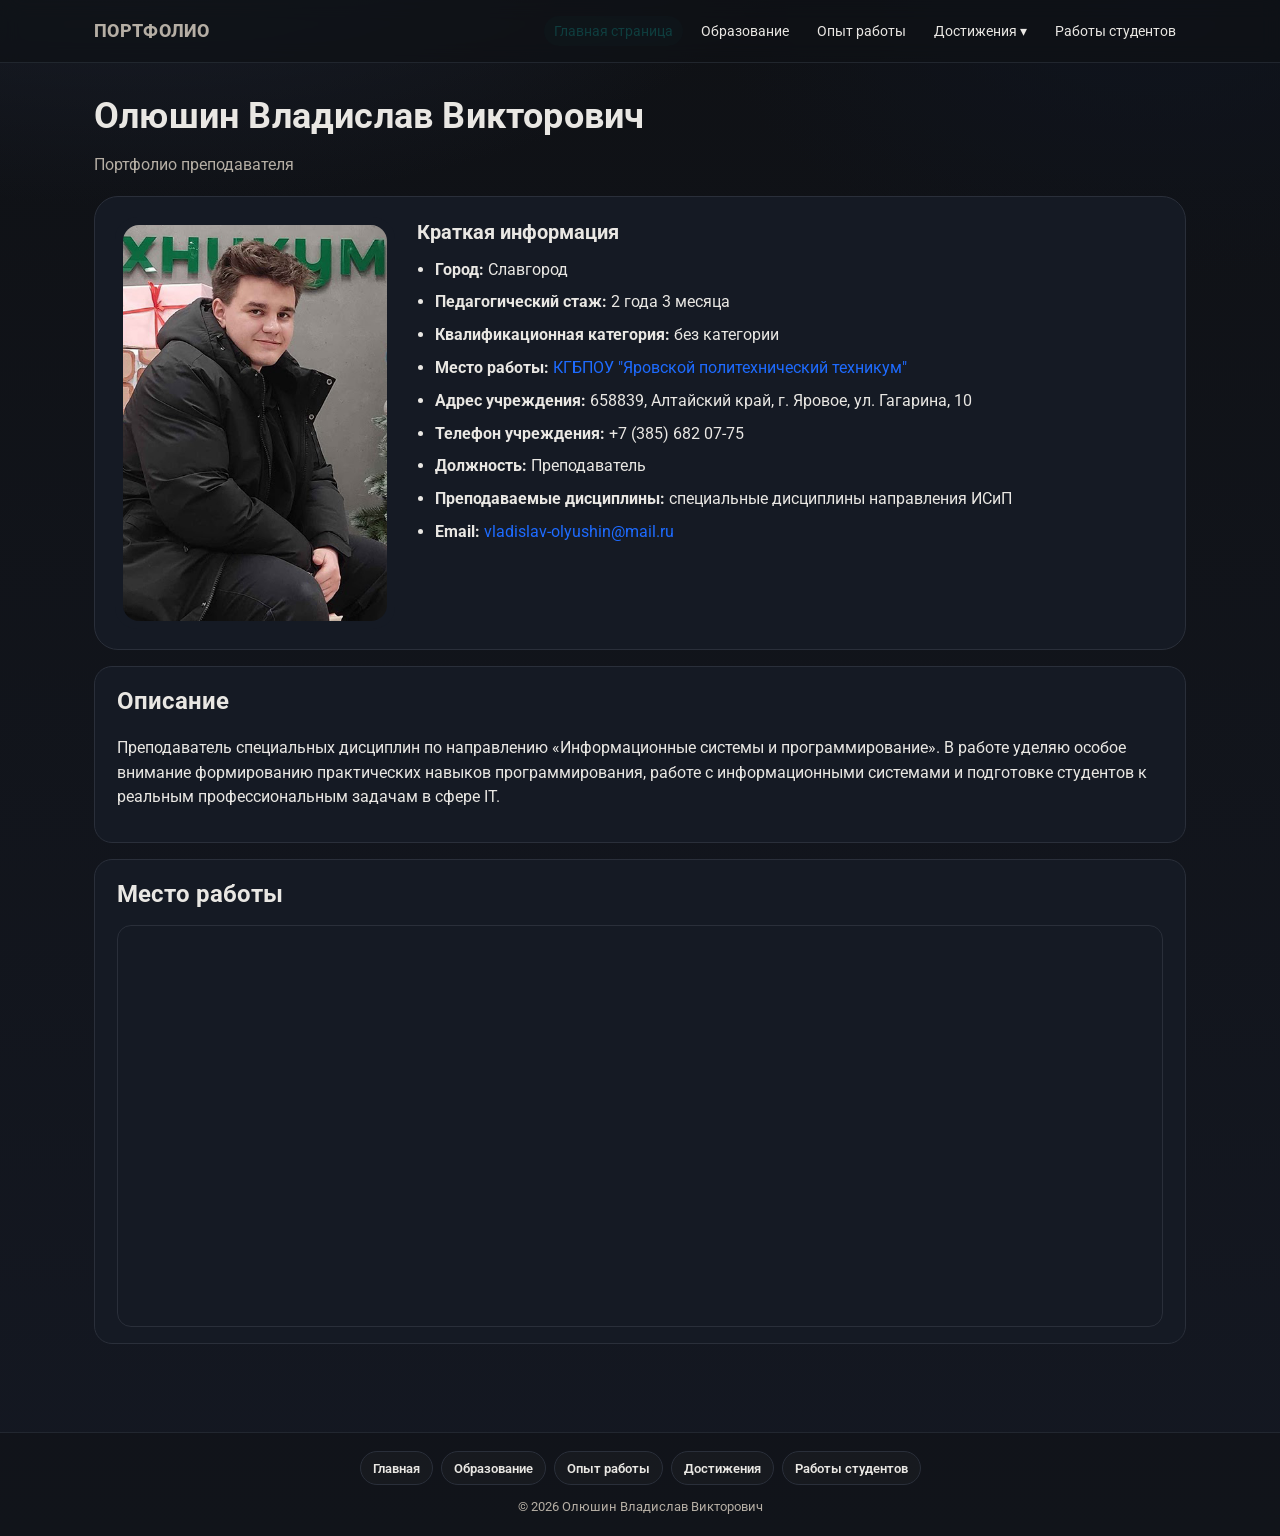
==== commit 8fec77ed: "Обновлен каталог наград и навигация сайта Добавлен фильтр наград по учебным годам, а имена файлов пр" ====
--- a/index.html
+++ b/index.html
@@ -6,7 +6,7 @@
   <link rel="icon" href="assets/img/favicon.ico" type="image/x-icon">
   <meta name="viewport" content="width=device-width, initial-scale=1" />
   <title>Олюшин | Портфолио</title>
-  <link rel="stylesheet" href="assets/css/styles.css?v=20260910g" />
+  <link rel="stylesheet" href="assets/css/styles.css?v=20260911g" />
 </head>
 
 <body>
@@ -48,12 +48,11 @@
 
     <section class="section hero">
       <div class="portrait">
-        <div class="portrait-card" id="portraitCard" role="button" tabindex="0"
+        <div class="portrait-card" role="button" tabindex="0" data-img="assets/img/portrait.jpg"
              aria-label="Открыть фото в полном размере">
           <img
             src="assets/img/portrait.jpg"
             alt="Фото преподавателя"
-            id="portraitImg"
           />
         </div>
       </div>
@@ -62,7 +61,7 @@
         <h2>Краткая информация</h2>
         <ul class="factlist">
           <li><b>Город:</b> Славгород</li>
-          <li><b>Педагогический стаж:</b> 2 года</li>
+          <li><b>Педагогический стаж:</b> <span data-teaching-experience="2024-08-26">2 года</span></li>
           <li><b>Квалификационная категория:</b> без категории</li>
           <li><b>Место работы:</b>
             <a href="https://vk.com/yarovoe_tehnikum">КГБПОУ "Яровской политехнический техникум"</a>
@@ -99,18 +98,26 @@
 
   <footer class="footer">
     <div class="container footer-inner">
+      <nav class="footer-nav" aria-label="Навигация в подвале">
+        <a href="index.html">Главная</a>
+        <a href="pages/education.html">Образование</a>
+        <a href="pages/work-experience.html">Опыт работы</a>
+        <a href="pages/achievements/index.html">Достижения</a>
+        <a href="pages/student-works.html">Работы студентов</a>
+      </nav>
       <span>&copy; 2026 Олюшин Владислав Викторович</span>
     </div>
   </footer>
 
-  <div class="img-modal" id="imgModal" aria-hidden="true" role="dialog">
+  <div class="img-modal" id="imgModal" aria-hidden="true" role="dialog" aria-modal="true" aria-label="Просмотр изображения">
     <div class="img-modal__dialog">
-      <img class="img-modal__img" id="imgModalImg" alt="Документ" />
+      <button class="img-modal__close" type="button" data-modal-close aria-label="Закрыть">&times;</button>
+      <img class="img-modal__img" id="imgModalImg" alt="Изображение" hidden />
       <iframe class="img-modal__frame" id="imgModalFrame" title="Документ" hidden></iframe>
     </div>
   </div>
 
-  <script src="assets/js/main.js?v=20260626a"></script>
+  <script src="assets/js/main.js?v=20260911i"></script>
 </body>
 </html>
 
--- a/assets/css/styles.css
+++ b/assets/css/styles.css
@@ -1,100 +1,81 @@
 ﻿/* Подключение шрифта Roboto из Google Fonts */
-@import url('https://fonts.googleapis.com/css2?family=Roboto:wght@300;400;500;700;900&display=swap');
-
-/* ===== КОРНЕВЫЕ ПЕРЕМЕННЫЕ CSS (CSS-переменные) ===== */
+@import url('https://fonts.googleapis.com/css2?family=Roboto:wght@400;500;600;700;800&display=swap');
+
 :root{
-  /* ===== ТОКЕНЫ ТЕМЫ (тёмная тема) ===== */
-  --bg:#0f1115;            /* Основной фон страницы */
-  --bg-2:#141822;          /* Вторичный фон, градиент */
-  --text:#e9e7e3;          /* Основной цвет текста */
-  --muted:#b5aea4;         /* Приглушенный цвет текста (подзаголовки, второстепенное) */
-  --line:#2a2f3a;          /* Цвет разделительных линий, бордеров */
-  --card:#151a24;          /* Фон карточек, модальных окон */
-  --accent:#0f3d3e;        /* Акцентный цвет (синий/зеленый) */
-  --accent-2:#f2c14e;      /* Второй акцентный цвет (желтый) */
-  --shadow: none;
-  --shadow-soft: none;
-
-  /* Фон + помощники для хедера */
-  --grad-spot-1:#1c2230;   /* Первый цвет для радиального градиента */
-  --grad-spot-2:#0f141e;   /* Второй цвет для радиального градиента */
-  --header-bg: rgba(15,17,21,.72);      /* Полупрозрачный темный фон хедера */
-  --header-border: rgba(42,47,58,.7);   /* Полупрозрачная темная граница хедера */
-  --radius:18px;           /* Стандартный радиус скругления */
-  --radius-lg:24px;        /* Большой радиус скругления */
-  --max: 1140px;           /* Максимальная ширина контейнера */
-  --pad: 20px;             /* Стандартный внутренний отступ */
-  --font: "Roboto", system-ui, -apple-system, "Segoe UI", Arial, "Noto Sans", "Liberation Sans", sans-serif;          /* Основной шрифт */
-  --font-display: "Roboto", system-ui, -apple-system, "Segoe UI", Arial, "Noto Sans", "Liberation Sans", sans-serif;  /* Шрифт для заголовков */
-}
-
-/* Обнуление box-sizing для всех элементов */
+  --bg:#0f1115;
+  --bg-2:#141822;
+  --text:#e9e7e3;
+  --muted:#b5aea4;
+  --line:#2a2f3a;
+  --card:#151a24;
+  --accent:#0f3d3e;
+
+  --grad-spot-1:#1c2230;
+  --grad-spot-2:#0f141e;
+  --header-bg:rgba(15,17,21,.72);
+  --header-border:rgba(42,47,58,.7);
+  --radius:18px;
+  --radius-lg:24px;
+  --max:1140px;
+  --pad:20px;
+  --font:"Roboto", system-ui, -apple-system, "Segoe UI", Arial, "Noto Sans", "Liberation Sans", sans-serif;
+}
+
 *{box-sizing:border-box}
 
-/* Стили для html и body */
 html,body{
   margin:0;
   padding:0;
-  color:var(--text);              /* Использование CSS-переменной */
-  font-family:var(--font);        /* Использование переменной шрифта */
-  line-height:1.55;               /* Межстрочный интервал */
-  min-height:100%;                /* Минимальная высота 100% */
+  color:var(--text);
+  font-family:var(--font);
+  line-height:1.55;
+  min-height:100%;
   overflow-x:hidden;
 }
 
-/* ФОН НА HTML */
 html{
-  overflow-y:scroll;              /* Всегда показывать скроллбар для предотвращения скачков */
-  /* Сложный градиентный фон из радиальных и линейных градиентов */
+  /* Постоянный скроллбар не даёт контенту смещаться между страницами. */
+  overflow-y:scroll;
   background: radial-gradient(1200px 600px at 10% -10%, var(--grad-spot-1) 0%, rgba(0,0,0,0) 60%),
               radial-gradient(800px 500px at 90% 0%, var(--grad-spot-2) 0%, rgba(0,0,0,0) 55%),
               linear-gradient(180deg, var(--bg) 0%, var(--bg-2) 100%);
 }
 
 body{
-  background: transparent;        /* Прозрачный фон, т.к. фон задан на html */
+  background:transparent;
   display:flex;
   flex-direction:column;
   min-height:100vh;
 }
 
-/* Общий нижний отступ для главного контента */
 main.container{
   width:100%;
   padding-bottom:32px;
   flex:1 0 auto;
 }
 
-/* Блокировка прокрутки при открытом модальном окне */
 body.no-scroll{overflow:hidden}
 
-/* Базовые стили ссылок */
 a{color:inherit;text-decoration:none}
 a:hover{text-decoration:none}
 
-/* Стили для изображений */
 img{max-width:100%;display:block}
 
-/* Контейнер с центрированием и ограничением по ширине */
 .container{
   max-width:var(--max);
   margin:0 auto;
   padding-inline:clamp(14px, 2vw, 24px);
 }
 
-/* Горизонтальная разделительная линия */
-.hr{border:0;border-top:1px solid var(--line);margin:22px 0}
-
 /* ===== ШАПКА САЙТА ===== */
 
 .header{
   border-bottom:1px solid var(--header-border);
   background:var(--header-bg);
-  backdrop-filter: blur(10px);      /* Эффект размытия фона */
-  position:sticky; top:0; z-index:20; /* Липкая шапка с высоким z-index */
-}
-
-/* Навигационная панель */
+  backdrop-filter:blur(10px);
+  position:sticky; top:0; z-index:20;
+}
+
 .navbar{
   display:flex; align-items:center; justify-content:flex-start;
   gap:clamp(12px, 1.5vw, 18px);
@@ -102,15 +83,13 @@
   flex-wrap:wrap;
 }
 
-/* Контейнер для действий в навигации (переключатель темы, бургер) */
 .nav-actions{
-  margin-left:auto;                  /* Прижимаем к правому краю */
+  margin-left:auto;
   display:flex;
   align-items:center;
   gap:12px;
 }
 
-/* Бренд/логотип в шапке */
 .brand{
   font-weight:800;
   letter-spacing:.3px;
@@ -119,14 +98,12 @@
   color:var(--muted);
 }
 
-/* Основное навигационное меню */
 .nav{
   display:flex; align-items:center; gap:8px;
   flex-wrap:wrap;
   min-width:0;
 }
 
-/* Ссылки и кнопки в навигации */
 .nav a, .nav button{
   display:inline-flex;
   align-items:center;
@@ -138,7 +115,7 @@
   background:transparent;
   border:0;
   padding:8px 10px;
-  border-radius:999px;       /* Скругленные элементы */
+  border-radius:999px;
   cursor:pointer;
   appearance:none;
   -webkit-appearance:none;
@@ -151,37 +128,29 @@
   color:var(--muted);
 }
 
-/* Активная ссылка в навигации */
 .nav a.active,
 .nav button.active{
-  background:rgba(15,61,62,.08); /* Полупрозрачный акцентный фон */
+  background:rgba(15,61,62,.08);
   color:var(--accent);
   text-decoration:none;
 }
 
-/* Ховер-эффект для навигационных элементов */
 .nav a:hover, .nav button:hover{
   background:rgba(15,61,62,.08);
   color:var(--accent);
   text-decoration:none;
-  transform: translateY(-1px); /* Эффект поднятия */
+  transform:translateY(-1px);
 }
 
 /* ===== ВЫПАДАЮЩЕЕ МЕНЮ ===== */
 
-/*
-  Делаем корневой контейнер "как кнопку":
-  - position:relative для позиционирования панели
-  - inline-block чтобы ширина контейнера совпадала с шириной кнопки
-    (тогда панель можно сделать width:100% и она будет ровно как кнопка)
-*/
+/* Панель привязана к кнопке, но при необходимости расширяется под длинный текст. */
 .dropdown{
   position:relative;
   display:inline-block;
   z-index:25;
 }
 
-/* Панель выпадающего меню */
 .dropdown-panel{
   position:absolute;
   left:0;
@@ -189,14 +158,13 @@
   background:var(--card);
   border:1px solid var(--line);
   border-radius:14px;
-  box-shadow:var(--shadow);
   overflow:hidden;
   display:flex;
   flex-direction:column;
 
-  min-width: 100%;      /* не меньше ширины кнопки */
-  width: max-content;   /* расширяется под текст */
-  white-space: nowrap;  /* запрещает перенос строк */
+  min-width:100%;
+  width:max-content;
+  white-space:nowrap;
 
   padding:0;
   opacity:0;
@@ -215,56 +183,41 @@
 
 .dropdown-panel a:hover{background:rgba(15,61,62,.08);text-decoration:none}
 
-/* Класс для открытого состояния выпадающего меню */
 .dropdown.open .dropdown-panel{
   opacity:1;
   transform: translateY(0) scale(1);
-  pointer-events:auto;                  /* Включаем взаимодействие */
-}
-
-/* Открытие только при наведении мыши */
-.dropdown:hover .dropdown-panel,
-.dropdown:focus-within .dropdown-panel{
-  opacity:1;
-  transform: translateY(0) scale(1);
   pointer-events:auto;
 }
 
-/* Кнопка бургер-меню (только для мобильных) */
 .burger{
-  display:none;                         /* Скрыто на десктопе */
+  display:none;
   border:1px solid var(--line);
   background:var(--card);
   border-radius:12px;
   padding:8px 10px;
   cursor:pointer;
-  box-shadow: var(--shadow-soft);
 }
 
 /* ===== АДАПТИВНЫЕ СТИЛИ ДЛЯ МОБИЛЬНЫХ УСТРОЙСТВ ===== */
 
 @media (max-width: 860px){
-  /* Показываем бургер-меню на мобильных */
   .burger{display:inline-flex; align-items:center; gap:8px}
   .nav-actions{width:100%; justify-content:flex-end}
   
-  /* Изменяем навигацию для мобильных */
   .nav{
-    display:none;                        /* Скрываем по умолчанию */
+    display:none;
     position:absolute;
     left:0; right:0;
-    top:58px;                            /* Под шапкой */
+    top:58px;
     background:var(--card);
     border-bottom:1px solid var(--line);
     padding:10px 18px 16px;
-    flex-direction:column;              /* Вертикальное расположение */
-    align-items:stretch;                /* Растягиваем на всю ширину */
-    box-shadow: var(--shadow-soft);
+    flex-direction:column;
+    align-items:stretch;
     gap:6px;
     z-index:30;
   }
   
-  /* Класс для открытого состояния меню */
   .nav.open{display:flex}
 
   .nav a,
@@ -278,21 +231,26 @@
     width:100%;
   }
   
-  /* Изменяем выпадающее меню для мобильных */
   .dropdown-panel{
-    position:static;                    /* Убираем абсолютное позиционирование */
+    position:static;
     box-shadow:none;
     border:0;
     padding:0;
     min-width:auto;
     width:100%;
+    transform:none;
+  }
+  .dropdown:not(.open) .dropdown-panel{
+    display:none;
+  }
+  .dropdown.open .dropdown-panel{
+    display:flex;
     opacity:1;
-    transform:none;
-    pointer-events:auto; /* Всегда видимо */
+    pointer-events:auto;
   }
   .dropdown-panel a{
     width:100%;
-    padding-left:18px;  /* Отступ для вложенных ссылок */
+    padding-left:18px;
   }
 }
 
@@ -302,47 +260,22 @@
   }
 }
 
-/* Увеличение переключателя темы для мобильных */
 /* ===== ОСНОВНОЙ МАКЕТ СТРАНИЦЫ ===== */
 
-/* Заголовок страницы */
 .page-title{
   margin:26px 0 8px;
   font-size:36px;
-  font-family:var(--font-display);
   letter-spacing:.2px;
 }
 
-/* Подзаголовок страницы */
 .subtitle{color:var(--muted); margin:0 0 18px; font-size:16px}
 
-.subtitle--compact{margin:0}
-
-/* Секции страницы */
 .section{
   background:var(--card);
   border:1px solid var(--line);
   border-radius:var(--radius-lg);
   padding:var(--pad);
-  box-shadow: var(--shadow);
   margin:16px 0;
-}
-.section#student-works{
-  border:0;
-  background:transparent;
-  padding:0;
-}
-.section#student-works .tile{
-  border:0;
-}
-.section#student-works .tile .cap{
-  border-top:0;
-}
-.section#student-works .tile-file__placeholder{
-  border:0;
-}
-.achievements-page .cap{
-  display:none;
 }
 .section h2{
   margin:0 0 10px;
@@ -353,12 +286,11 @@
 
 .hero{
   display:grid;
-  grid-template-columns: minmax(220px, 280px) minmax(0, 1fr); /* Две колонки: фото и текст */
+  grid-template-columns:minmax(220px, 280px) minmax(0, 1fr);
   gap:22px;
   align-items:start;
 }
 
-/* Адаптация hero для мобильных */
 @media(max-width:900px){
   .hero{
     grid-template-columns:minmax(180px, 220px) minmax(0, 1fr);
@@ -367,30 +299,25 @@
 }
 
 @media(max-width:700px){
-  .hero{grid-template-columns:1fr} /* Одна колонка на мобильных */
-}
-
-/* Контейнер для портретного фото */
+  .hero{grid-template-columns:1fr}
+}
+
 .portrait{
   border-radius:22px;
   padding:8px;
   overflow:hidden;
   background:var(--card);
-  box-shadow: var(--shadow-soft);
-}
-
-/* Эффект увеличения фото при наведении */
+}
+
 .portrait img{
   transform: scale(1);
   transition: transform .6s ease;
 }
 .portrait:hover img{transform: scale(1.03)}
 
-/* Список фактов */
 .factlist{margin:0; padding-left:18px}
 .factlist li{margin:8px 0}
 
-/* Синие ссылки только в текстовых блоках */
 .factlist a,
 .card a{color:#1e6bff}
 .factlist a:hover,
@@ -401,42 +328,37 @@
   margin:16px 0 0;
   padding:16px 22px;
   border-radius:18px;
-  box-shadow:var(--shadow-soft);
   border:1px solid var(--line);
   background:var(--card);
 }
 .card h2{margin-top:0;margin-bottom:10px}
 
-/* Фото как карточка (с эффектом увеличения) */
 .portrait-card{
   display:block;
   border-radius:16px;
   overflow:hidden;
-  box-shadow:var(--shadow);
-  background:var(--card);
-  cursor:zoom-in;                    /* Курсор "лупа" */
-  transition:transform .15s ease, box-shadow .15s ease;
+  background:var(--card);
+  cursor:zoom-in;
+  transition:transform .15s ease;
   max-width:100%;
 }
-.portrait-card:hover{transform:translateY(-2px);box-shadow:var(--shadow)}
+.portrait-card:hover{transform:translateY(-2px)}
 .portrait-card img{display:block;width:100%;height:auto}
 
 /* ===== МОДАЛЬНОЕ ОКНО ДЛЯ ФОТО ===== */
 .img-modal{
   position:fixed;
-  inset:0;                           /* Современный синтаксис для top:0; right:0; bottom:0; left:0; */
-  display:none;                      /* Скрыто по умолчанию */
+  inset:0;
+  display:none;
   align-items:center;
   justify-content:center;
-  padding:20px;
-  background:rgba(0,0,0,.72);       /* Полупрозрачный черный фон */
-  z-index:9999;                      /* Очень высокий z-index */
-}
-
-/* Класс для отображения модального окна */
+  padding:clamp(6px, 1.5vw, 12px);
+  background:rgba(0,0,0,.72);
+  z-index:9999;
+}
+
 .img-modal[aria-hidden="false"]{display:flex}
 
-/* Контейнер модального окна */
 .img-modal__dialog{
   position:relative;
   display:flex;
@@ -471,7 +393,7 @@
 }
 
 .img-modal__close:hover{background:rgba(15,17,21,.96);transform:scale(1.05)}
-.img-modal__close:focus-visible{outline:3px solid var(--accent-2);outline-offset:2px}
+.img-modal__close:focus-visible{outline:3px solid #1e6bff;outline-offset:2px}
 
 .img-modal--pdf .img-modal__dialog{
   background:#fff;
@@ -486,7 +408,6 @@
   object-fit:contain;
 }
 
-/* Если у изображения нет src, скрываем его */
 .img-modal__img:not([src]){display:none}
 
 .img-modal__frame{
@@ -500,10 +421,6 @@
   background:#fff;
 }
 
-.img-modal--pdf .img-modal__frame{
-  background:#fff;
-}
-
 .img-modal__frame:not([src]){display:none}
 .img-modal__frame[hidden]{display:none}
 
@@ -558,39 +475,30 @@
   }
 }
 
-.img-modal{
-  padding:clamp(6px, 1.5vw, 12px);
-}
-
-/* Карта в стиле карточки */
 .map-wrapper{
   margin-top:12px;
   width:100%;
   border-radius:14px;
   overflow:hidden;
   border:1px solid var(--line);
-  box-shadow:var(--shadow-soft);
   background:var(--card);
 }
 .map-wrapper iframe{display:block;width:100% !important;min-width:100%;height:400px;border:0}
 
 /* ===== СТРОКИ С ИНФОРМАЦИЕЙ (НА СТРАНИЦЕ ОБРАЗОВАНИЯ) ===== */
 
-.rows{display:grid; gap:12px} /* Сетка строк */
+.rows{display:grid; gap:12px}
 
 .row{
   border:1px solid var(--line);
   border-radius:14px;
   padding:14px;
   background:var(--card);
-  box-shadow: var(--shadow-soft);
-  transition: transform .2s ease, box-shadow .2s ease; /* Плавные переходы */
-}
-
-/* Эффект при наведении на строку */
+  transition: transform .2s ease;
+}
+
 .row:hover{
-  transform: translateY(-2px);      /* Поднимаем строку */
-  box-shadow: var(--shadow);        /* Усиливаем тень */
+  transform:translateY(-2px);
 }
 
 /* В образовании hover делаем как у наград: чуть сильнее подъём */
@@ -601,7 +509,6 @@
 /* На странице "Опыт работы" убираем эффект наведения у карточек */
 .work-experience-page .row:hover{
   transform:none;
-  box-shadow:var(--shadow-soft);
 }
 
 .row--link{
@@ -615,8 +522,8 @@
   outline-offset:2px;
 }
 
-.row .row-title{font-weight:650; margin:0 0 4px}   /* Заголовок строки */
-.row .row-sub{color:var(--muted); margin:0}         /* Подзаголовок строки */
+.row .row-title{font-weight:700; margin:0 0 4px}
+.row .row-sub{color:var(--muted); margin:0}
 
 /* ===== КНОПКИ ===== */
 
@@ -625,7 +532,7 @@
   align-items:center;
   gap:8px;
   padding:10px 14px;
-  border-radius:999px;              /* Овальные кнопки */
+  border-radius:999px;
   border:1px solid rgba(15,61,62,.25);
   background:var(--card);
   color:var(--text);
@@ -633,16 +540,13 @@
   font-size:14px;
   font-weight:500;
   line-height:1.2;
-  text-decoration:none !important;  /* Отключаем подчеркивание */
-  box-shadow: var(--shadow-soft);
-  transition: transform .2s ease, box-shadow .2s ease, background .2s ease;
-}
-
-/* Ховер-эффект для кнопок */
+  text-decoration:none !important;
+  transition: transform .2s ease, background .2s ease;
+}
+
 .btn:hover{
-  background:rgba(15,61,62,.06);    /* Легкий акцентный фон */
-  transform: translateY(-1px);      /* Эффект поднятия */
-  box-shadow: var(--shadow);        /* Усиление тени */
+  background:rgba(15,61,62,.06);
+  transform:translateY(-1px);
 }
 
 .btn--block{
@@ -651,45 +555,12 @@
   border-radius:16px;
 }
 
-/* Контейнер для строки кнопок */
 .btn-row{display:flex; flex-wrap:wrap; gap:10px; margin-top:10px}
-
-/* ===== КАРТОЧКИ ПРОФИЛЕЙ (СТРАНИЦА УПОМИНАНИЙ) ===== */
-/* ===== КАРТОЧКИ РЕПОЗИТОРИЕВ (СТРАНИЦА ПРОЕКТОВ) ===== */
-.repo-grid{
-  display:grid;
-  grid-template-columns:repeat(3, minmax(0, 1fr));
-  gap:14px;
-}
-
-.repo-grid--featured{
-  grid-template-columns:repeat(2, minmax(0, 1fr));
-}
 
 .project-grid{
   display:grid;
   grid-template-columns:repeat(3, minmax(0, 1fr));
   gap:14px;
-}
-
-.project-search{
-  padding:0;
-  background:transparent;
-  border:0;
-  box-shadow:none;
-  margin:0 0 12px;
-}
-
-.project-search .gallery-controls__search{
-  margin-bottom:0;
-}
-
-.project-search__empty{
-  margin:0 0 14px;
-}
-
-.project-card[hidden]{
-  display:none;
 }
 
 .project-card{
@@ -702,7 +573,6 @@
   background:
     radial-gradient(900px 220px at 0% 0%, rgba(15,61,62,.14), rgba(0,0,0,0) 60%),
     var(--card);
-  box-shadow:var(--shadow-soft);
 }
 
 .project-card__preview{
@@ -816,18 +686,15 @@
   white-space:nowrap;
   background:rgba(15,61,62,.06);
   border-color:rgba(15,61,62,.16);
-  box-shadow:none;
 }
 
 .project-card__actions .btn:hover{
   background:rgba(15,61,62,.1);
   transform:translateY(-1px);
-  box-shadow:var(--shadow-soft);
 }
 
 .project-card__actions .btn:active{
   transform:translateY(0);
-  box-shadow:none;
 }
 
 .project-card__actions .btn:focus-visible{
@@ -840,99 +707,11 @@
   border-color:rgba(15,61,62,.16);
 }
 
-.repo-card{
-  display:block;
-  height:100%;
-  border:1px solid var(--line);
-  border-radius:16px;
-  overflow:hidden;
-  background:var(--card);
-  box-shadow:var(--shadow-soft);
-  text-decoration:none;
-  color:var(--text);
-  transition:transform .2s ease, box-shadow .2s ease;
-}
-
-.repo-card:hover{
-  transform:translateY(-2px);
-  box-shadow:var(--shadow);
-}
-
-.repo-card__preview{
-  aspect-ratio:16 / 9;
-  background:linear-gradient(120deg, #1b3f84 0%, #0a1b3b 50%, #060c1f 100%);
-  border-bottom:1px solid var(--line);
-  overflow:hidden;
-  display:flex;
-  align-items:center;
-  justify-content:center;
-}
-
-.repo-card__preview img{
-  display:block;
-  width:88px;
-  height:88px;
-  object-fit:contain;
-  background:transparent;
-}
-
-.repo-card__preview.has-social img{
-  width:100%;
-  height:100%;
-  object-fit:cover;
-}
-
-.repo-card__mark{
-  display:inline-flex;
-  align-items:center;
-  justify-content:center;
-  min-width:92px;
-  min-height:92px;
-  padding:14px 18px;
-  border-radius:24px;
-  background:rgba(15,17,21,.7);
-  border:1px solid rgba(255,255,255,.14);
-  color:#fff;
-  font-size:26px;
-  font-weight:800;
-  letter-spacing:.08em;
-  text-transform:uppercase;
-  backdrop-filter: blur(6px);
-}
-
-.repo-card__body{
-  padding:12px 12px 8px;
-}
-
-
-.repo-card__body h3{
-  margin:0;
-  font-size:18px;
-  line-height:1.25;
-}
-
-.repo-card__body p{
-  margin:8px 0 0;
-  color:var(--muted);
-  font-size:14px;
-  line-height:1.45;
-}
-
 @media(max-width:1100px){
-  .repo-grid{grid-template-columns:repeat(2, minmax(0, 1fr))}
-  .repo-grid--featured{grid-template-columns:repeat(2, minmax(0, 1fr))}
   .project-grid{grid-template-columns:repeat(2, minmax(0, 1fr))}
 }
 
-@media(min-width:1440px){
-  .repo-grid{grid-template-columns:repeat(4, minmax(0, 1fr))}
-  .repo-grid--featured{grid-template-columns:repeat(2, minmax(0, 1fr))}
-  .project-grid{grid-template-columns:repeat(3, minmax(0, 1fr))}
-}
-
 @media(max-width:700px){
-  .repo-grid{grid-template-columns:1fr}
-  .repo-grid--featured{grid-template-columns:1fr}
   .project-grid{grid-template-columns:1fr}
 
   .project-card__actions{
@@ -952,7 +731,6 @@
   border-radius:0;
   background:transparent;
   border:0;
-  box-shadow:none;
   margin-bottom:12px;
 }
 
@@ -986,62 +764,6 @@
   text-transform:uppercase;
 }
 
-.gallery-control--search{
-  flex:1 1 320px;
-  min-width:min(100%, 320px);
-}
-
-.gallery-controls__search{
-  margin-bottom:12px;
-}
-
-.gallery-search{
-  display:flex;
-  gap:8px;
-  align-items:center;
-}
-
-.gallery-search input{
-  height:40px;
-  flex:1 1 auto;
-  min-width:0;
-  border-radius:10px;
-  border:1px solid var(--line);
-  background:var(--bg-2);
-  color:var(--text);
-  padding:0 12px;
-  font:inherit;
-  font-size:15px;
-  font-weight:500;
-  line-height:1.2;
-  transition:border-color .15s ease, background .15s ease, box-shadow .15s ease;
-}
-
-.gallery-search input::placeholder{
-  color:var(--muted);
-}
-
-.gallery-search input:hover{
-  background:var(--card);
-  border-color:rgba(30,107,255,.42);
-}
-
-.gallery-search input:focus-visible{
-  outline:none;
-  background:var(--card);
-  border-color:rgba(30,107,255,.65);
-  box-shadow:0 0 0 2px rgba(30,107,255,.14);
-}
-
-.gallery-search__clear{
-  height:40px;
-  flex:0 0 auto;
-  display:inline-flex;
-  align-items:center;
-  justify-content:center;
-  line-height:1;
-}
-
 .gallery-controls__actions{
   display:flex;
   gap:8px;
@@ -1051,7 +773,6 @@
 }
 
 .gallery-controls select,
-.gallery-controls input[type="date"],
 .gallery-controls input[type="text"]{
   height:40px;
   width:100%;
@@ -1184,14 +905,12 @@
   opacity:1;
 }
 
-.gallery-controls input[type="date"]:hover,
 .gallery-controls input[type="text"]:hover{
   background:var(--card);
   border-color:rgba(30,107,255,.42);
 }
 
 .gallery-controls select:focus-visible,
-.gallery-controls input[type="date"]:focus-visible,
 .gallery-controls input[type="text"]:focus-visible{
   outline:none;
   background:var(--card);
@@ -1211,22 +930,16 @@
   color:var(--text);
   font-size:15px;
   line-height:1.2;
-  box-shadow:none;
 }
 
 .gallery-controls .btn:hover{
   background:var(--card);
   transform:none;
-  box-shadow:none;
 }
 
 @media(max-width:700px){
   .gallery-controls{
     padding:0;
-  }
-
-  .gallery-controls__search{
-    margin-bottom:10px;
   }
 
   .gallery-controls__layout{
@@ -1242,19 +955,6 @@
 
   .gallery-control > span{
     min-height:18px;
-  }
-
-  .gallery-control--search{
-    flex:1 1 100%;
-  }
-
-  .gallery-search{
-    flex-wrap:wrap;
-  }
-
-  .gallery-search input,
-  .gallery-search__clear{
-    width:100%;
   }
 
   .gallery-controls__actions{
@@ -1272,49 +972,37 @@
 
 .gallery{
   display:grid;
-  grid-template-columns: repeat(3, 1fr); /* 3 колонки по умолчанию */
+  grid-template-columns:repeat(3, 1fr);
   gap:14px;
 }
 
-/* Модификатор: 4 карточки в строке */
 .gallery.gallery--4{grid-template-columns:repeat(4,1fr)}
 
-/* Адаптация галереи для разных экранов */
 @media(max-width:1100px){.gallery.gallery--4{grid-template-columns:repeat(3,1fr)}}
 @media(max-width:760px){ .gallery.gallery--4{grid-template-columns:repeat(2,1fr)} }
-@media(max-width:900px){ .gallery{grid-template-columns:repeat(2,1fr)} }  /* 2 колонки */
-@media(max-width:560px){ .gallery{grid-template-columns:1fr} }             /* 1 колонка */
+@media(max-width:900px){ .gallery{grid-template-columns:repeat(2,1fr)} }
+@media(max-width:560px){ .gallery{grid-template-columns:1fr} }
 
 @media(max-width:560px){
   .tile img,
-  .tile-pdf__frame,
-  .tile-file__placeholder{
+  .tile-pdf__preview{
     height:180px;
   }
-
-  .tile .cap{
-    padding:9px 10px;
-    font-size:12px;
-  }
-}
-
-/* ===== СЕТКА ПОСТОВ VK (СТРАНИЦА УПОМИНАНИЙ) ===== */
-
-/* ===== ПЛИТКИ (ПЛИТКИ) ДЛЯ ГАЛЕРЕИ ===== */
+}
+
+/* ===== ПЛИТКИ ГАЛЕРЕИ ===== */
 .tile{
   border:1px solid var(--line);
   border-radius:16px;
   overflow:hidden;
   background:var(--card);
-  box-shadow: var(--shadow);
   transform: translateY(0);
-  transition: transform .25s ease, box-shadow .25s ease;
+  transition: transform .25s ease;
   position:relative;
 }
 
 .tile:hover{
-  transform: translateY(-3px);      /* Эффект поднятия */
-  box-shadow: var(--shadow);
+  transform:translateY(-3px);
 }
 
 .tile-media{
@@ -1324,20 +1012,9 @@
   justify-content:center;
 }
 
-.tile-open{
-  position:absolute;
-  inset:0;
-  z-index:2;
-  border:0;
-  padding:0;
-  background:transparent;
-  cursor:pointer;
-  appearance:none;
-}
-
-.tile-open:focus-visible{
+.tile:focus-visible{
   outline:2px solid var(--accent);
-  outline-offset:-2px;
+  outline-offset:2px;
 }
 
 .tile-format__badge{
@@ -1356,11 +1033,10 @@
   font-size:12px;
   font-weight:700;
   letter-spacing:.04em;
-  box-shadow:var(--shadow-soft);
 }
 
 .tile img{width:100%; height:240px; object-fit:cover; background:var(--card)}
-.tile-pdf__frame{
+.tile-pdf__preview{
   width:100%;
   height:240px;
   border:0;
@@ -1368,115 +1044,157 @@
   pointer-events:none;
   background:var(--card);
 }
-.tile-pdf__badge{
-  position:absolute;
-  top:12px;
-  left:12px;
+
+.gallery-status{
+  grid-column:1 / -1;
+  margin:0;
+  color:var(--muted);
+}
+
+/* ===== АНИМАЦИЯ ПОЯВЛЕНИЯ ===== */
+
+.reveal{
+  opacity:0;
+  transform:translateY(16px);
+  transition: opacity .7s ease, transform .7s ease;
+}
+
+.reveal.is-visible{
+  opacity:1;
+  transform:translateY(0);
+}
+
+/* Отключение анимаций для пользователей с настройкой prefers-reduced-motion */
+@media (prefers-reduced-motion: reduce){
+  *{scroll-behavior:auto !important}
+  .reveal{opacity:1; transform:none; transition:none}
+  .portrait img, .row, .tile, .btn, .nav a, .nav button{transition:none}
+}
+
+/* ===== ПОДВАЛ САЙТА ===== */
+.footer{
+  margin-top:32px;
+  padding:18px 0;
+  flex:0 0 auto;
+  color:var(--muted);
+  font-size:13px;
+  border-top:1px solid var(--header-border);
+  background:rgba(15,17,21,.55);
+}
+
+.footer .footer-inner{
+  display:flex;
+  flex-direction:column;
+  align-items:center;
+  justify-content:center;
+  gap:12px;
+  min-height:20px;
+  text-align:center;
+}
+
+.footer-nav{
+  display:flex;
+  flex-wrap:wrap;
+  justify-content:center;
+  gap:8px;
+}
+
+.footer-nav a{
   display:inline-flex;
   align-items:center;
-  justify-content:center;
-  min-width:48px;
-  height:28px;
-  padding:0 10px;
+  min-height:34px;
+  padding:7px 12px;
+  border:1px solid var(--line);
   border-radius:999px;
+  background:rgba(255,255,255,.025);
+  color:var(--text);
+  font-size:13px;
+  font-weight:600;
+  line-height:1.2;
+  transition:color .2s ease, border-color .2s ease, background .2s ease, transform .2s ease;
+}
+
+.footer-nav a:hover{
+  border-color:rgba(255,255,255,.2);
   background:var(--accent);
   color:#fff;
-  font-size:12px;
-  font-weight:700;
-  letter-spacing:.04em;
-  box-shadow:var(--shadow-soft);
-}
-.tile-file__placeholder{
-  width:100%;
-  height:240px;
+  transform:translateY(-1px);
+}
+
+.footer-nav a:focus-visible{
+  outline:2px solid rgba(255,255,255,.8);
+  outline-offset:2px;
+}
+
+@media(max-width:560px){
+  .footer-nav{
+    display:grid;
+    grid-template-columns:repeat(2, minmax(0, 1fr));
+    width:100%;
+  }
+
+  .footer-nav a{
+    justify-content:center;
+  }
+
+  .footer-nav a:last-child:nth-child(odd){
+    grid-column:1 / -1;
+  }
+}
+
+.back-to-top{
+  position:fixed;
+  right:max(18px, env(safe-area-inset-right));
+  bottom:max(18px, env(safe-area-inset-bottom));
+  z-index:30;
+  width:46px;
+  height:46px;
   display:flex;
   align-items:center;
   justify-content:center;
-  background:
-    linear-gradient(135deg, rgba(255,255,255,.96), rgba(243,246,255,.92)),
-    var(--card);
-  border:1px solid var(--line);
-}
-
-.tile-file__icon{
-  display:inline-flex;
-  align-items:center;
-  justify-content:center;
-  min-width:88px;
-  height:88px;
-  padding:0 18px;
-  border-radius:20px;
+  padding:0;
+  border:1px solid rgba(255,255,255,.16);
+  border-radius:50%;
   background:var(--accent);
   color:#fff;
-  font-size:22px;
-  font-weight:800;
-  letter-spacing:.08em;
-}
-
-.tile .cap{
-  padding:10px 12px;
-  font-size:13px;
-  color:var(--muted);
-  border-top:1px solid var(--line);
-  background:var(--card);
-  white-space:normal;
-  overflow:visible;
-  text-overflow:clip;
-  line-height:1.35;
-  word-break:break-word;
-} /* Подпись к плитке */
-
-/* ===== АНИМАЦИЯ ПОЯВЛЕНИЯ (ПОЯВЛЕНИЕ) ===== */
-
-.reveal{
+  box-shadow:0 10px 28px rgba(0,0,0,.3);
+  font:700 25px/1 var(--font);
+  cursor:pointer;
   opacity:0;
-  transform: translateY(16px);      /* Начальное положение (сдвиг вниз) */
-  transition: opacity .7s ease, transform .7s ease;
-}
-
-/* Класс для видимого элемента */
-.reveal.is-visible{
+  visibility:hidden;
+  transform:translateY(10px);
+  transition:opacity .2s ease, transform .2s ease, visibility .2s ease, background .2s ease;
+}
+
+.back-to-top.is-visible{
   opacity:1;
-  transform: translateY(0);         /* Возвращаем на место */
-}
-
-/* Отключение анимаций для пользователей с настройкой prefers-reduced-motion */
+  visibility:visible;
+  transform:translateY(0);
+}
+
+.back-to-top:hover{
+  background:#145253;
+  transform:translateY(-2px);
+}
+
+.back-to-top:focus-visible{
+  outline:2px solid #fff;
+  outline-offset:3px;
+}
+
+@media(max-width:560px){
+  .back-to-top{
+    right:max(12px, env(safe-area-inset-right));
+    bottom:max(12px, env(safe-area-inset-bottom));
+    width:42px;
+    height:42px;
+  }
+}
+
 @media (prefers-reduced-motion: reduce){
-  *{scroll-behavior:auto !important} /* Отключаем плавную прокрутку */
-  .reveal{opacity:1; transform:none; transition:none} /* Отключаем анимации появления */
-  /* Отключаем все остальные переходы */
-  .portrait img, .row, .tile, .btn, .nav a, .nav button{transition:none}
-}
-
-/* ===== ПОДВАЛ САЙТА ===== */
-.footer{
-  margin-top: 28px;                 /* Отступ сверху */
-  padding: 28px 0;                  /* Симметричные отступы сверху и снизу */
-  flex:0 0 auto;                    /* Футер сохраняет компактную высоту */
-  color: var(--muted);              /* Приглушенный цвет текста */
-  font-size: 14px;                  /* Уменьшенный размер шрифта */
-  border-top: 1px solid rgba(230,225,217,.9); /* Верхняя граница */
-  background: transparent;          /* Прозрачный фон */
-}
-
-.footer .footer-inner{
-  display:flex;
-  align-items:center;
-  justify-content:space-between;   /* Распределение по краям */
-  gap:16px;
-}
-
-.footer a{
-  color: var(--muted);
-  font-weight: 500;                 /* Полужирные ссылки */
-}
-
-.footer a:hover{
-  color: var(--accent);             /* Акцентный цвет при наведении */
-  text-decoration: underline;       /* Подчеркивание при наведении */
-}
-
-/* Приятный отступ перед футером для последнего элемента в main */
+  .back-to-top{transition:none}
+}
+
 main.container > :last-child{
-  margin-bottom: 24px !important;
-}
+  margin-bottom:24px !important;
+}
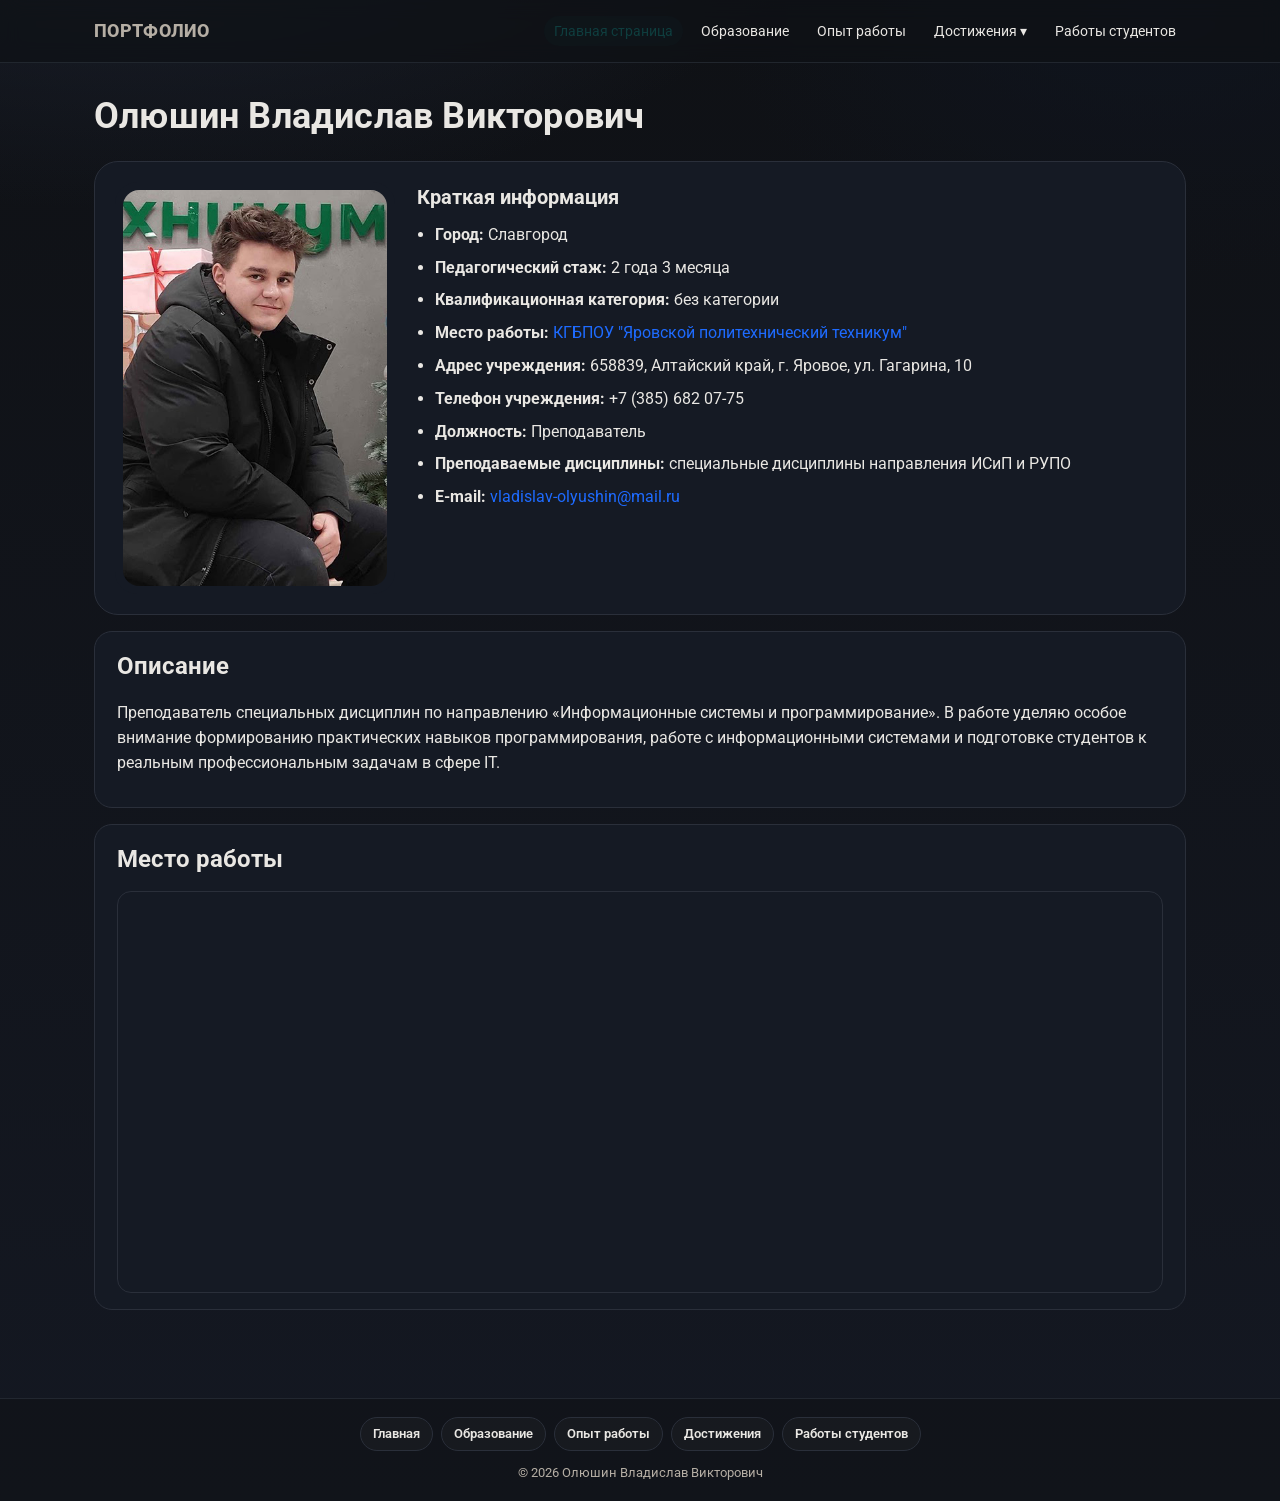
==== commit afb01335: "Полное обновление портфолио преподавателя Собрана актуальная версия сайта: обновлены разделы достиже" ====
--- a/index.html
+++ b/index.html
@@ -44,7 +44,6 @@
 
   <main class="container">
     <h1 class="page-title">Олюшин Владислав Викторович</h1>
-    <p class="subtitle">Портфолио преподавателя</p>
 
     <section class="section hero">
       <div class="portrait">
@@ -69,8 +68,8 @@
           <li><b>Адрес учреждения:</b> 658839, Алтайский край, г. Яровое, ул. Гагарина, 10</li>
           <li><b>Телефон учреждения:</b> +7 (385) 682 07-75</li>
           <li><b>Должность:</b> Преподаватель</li>
-          <li><b>Преподаваемые дисциплины:</b> специальные дисциплины направления ИСиП</li>
-          <li><b>Email:</b> <a href="mailto:vladislav-olyushin@mail.ru">vladislav-olyushin@mail.ru</a></li>
+          <li><b>Преподаваемые дисциплины:</b> специальные дисциплины направления ИСиП и РУПО</li>
+          <li><b>E-mail:</b> <a href="mailto:vladislav-olyushin@mail.ru">vladislav-olyushin@mail.ru</a></li>
         </ul>
       </div>
     </section>
@@ -117,7 +116,7 @@
     </div>
   </div>
 
-  <script src="assets/js/main.js?v=20260911i"></script>
+  <script src="assets/js/main.js?v=20261014b"></script>
 </body>
 </html>
 
--- a/assets/css/styles.css
+++ b/assets/css/styles.css
@@ -382,18 +382,87 @@
   width:44px;
   height:44px;
   padding:0;
-  border:1px solid rgba(255,255,255,.45);
+  border:0;
   border-radius:50%;
-  background:rgba(15,17,21,.82);
-  color:#fff;
-  font:400 32px/1 Arial, sans-serif;
+  background:transparent;
+  cursor:pointer;
+  transition:transform .15s ease;
+}
+
+.img-modal__close:hover{background:transparent;transform:scale(1.05)}
+.img-modal__close:focus-visible,
+.img-modal__nav:focus-visible{outline:3px solid #1e6bff;outline-offset:2px}
+
+.img-modal__nav{
+  position:absolute;
+  top:50%;
+  z-index:3;
+  display:grid;
+  place-items:center;
+  width:44px;
+  height:44px;
+  padding:0;
+  border:0;
+  border-radius:50%;
+  background:rgba(255,255,255,.9);
+  color:#050505;
   cursor:pointer;
   backdrop-filter:blur(6px);
+  transform:translateY(-50%);
   transition:background .15s ease, transform .15s ease;
 }
 
-.img-modal__close:hover{background:rgba(15,17,21,.96);transform:scale(1.05)}
-.img-modal__close:focus-visible{outline:3px solid #1e6bff;outline-offset:2px}
+.img-modal__nav:hover{
+  background:#fff;
+  transform:translateY(-50%) scale(1.05);
+}
+
+.img-modal__nav--previous{left:12px}
+.img-modal__nav--next{right:12px}
+.img-modal__nav--previous .img-modal__icon{transform:rotate(180deg)}
+.img-modal__nav[hidden]{display:none}
+
+.img-modal__icon{
+  display:block;
+  width:100%;
+  height:100%;
+  background-position:center;
+  background-repeat:no-repeat;
+  background-size:contain;
+}
+
+.img-modal__icon--arrow{
+  background-image:url("../icons/free-icon-arrow-right-1549612.svg");
+}
+
+.img-modal__icon--close{
+  background-image:url("../icons/free-icon-cross-mark-4225690.svg");
+}
+
+.img-modal__close .img-modal__icon{
+  width:44px;
+  height:44px;
+}
+
+.img-modal__counter{
+  position:absolute;
+  left:50%;
+  bottom:12px;
+  z-index:3;
+  padding:6px 12px;
+  border:1px solid rgba(255,255,255,.35);
+  border-radius:999px;
+  background:rgba(15,17,21,.76);
+  color:#fff;
+  font-size:14px;
+  font-weight:700;
+  line-height:1;
+  backdrop-filter:blur(6px);
+  transform:translateX(-50%);
+  pointer-events:none;
+}
+
+.img-modal__counter[hidden]{display:none}
 
 .img-modal--pdf .img-modal__dialog{
   background:#fff;
@@ -459,6 +528,16 @@
     right:8px;
   }
 
+  .img-modal__nav{
+    width:44px;
+    height:44px;
+  }
+
+  .img-modal__nav--previous{left:8px}
+  .img-modal__nav--next{right:8px}
+
+  .img-modal__counter{bottom:8px}
+
   .img-modal__img{
     max-width:calc(100vw - 12px);
     max-height:calc(100vh - 12px);
@@ -575,47 +654,6 @@
     var(--card);
 }
 
-.project-card__preview{
-  position:relative;
-  min-height:150px;
-  display:flex;
-  align-items:flex-end;
-  justify-content:space-between;
-  padding:18px;
-  background:linear-gradient(125deg, rgba(27,63,132,.96), rgba(10,27,59,.98) 52%, rgba(6,12,31,.98));
-  border-bottom:1px solid rgba(255,255,255,.08);
-}
-
-.project-card__mark{
-  display:inline-flex;
-  align-items:center;
-  justify-content:center;
-  min-width:92px;
-  min-height:92px;
-  padding:14px 18px;
-  border-radius:24px;
-  background:rgba(15,17,21,.6);
-  border:1px solid rgba(255,255,255,.14);
-  color:#fff;
-  font-size:26px;
-  font-weight:800;
-  letter-spacing:.08em;
-  text-transform:uppercase;
-  backdrop-filter: blur(6px);
-}
-
-.project-card__year{
-  align-self:flex-start;
-  padding:6px 10px;
-  border-radius:999px;
-  background:rgba(15,17,21,.62);
-  border:1px solid rgba(255,255,255,.16);
-  color:#fff;
-  font-size:12px;
-  font-weight:700;
-  letter-spacing:.06em;
-}
-
 .project-card__body{
   display:flex;
   flex-direction:column;
@@ -770,6 +808,51 @@
   align-items:center;
   flex:0 0 auto;
   margin-left:auto;
+}
+
+.gallery-sort-columns{
+  display:flex;
+  gap:4px;
+  margin-top:10px;
+  border-bottom:1px solid var(--line);
+}
+
+.gallery-sort-column{
+  display:inline-flex;
+  align-items:center;
+  gap:6px;
+  min-height:36px;
+  padding:0 12px;
+  border:0;
+  border-bottom:2px solid transparent;
+  background:transparent;
+  color:var(--muted);
+  font:inherit;
+  font-size:13px;
+  font-weight:700;
+  cursor:pointer;
+  transition:color .15s ease, border-color .15s ease, background .15s ease;
+}
+
+.gallery-sort-column:hover{
+  background:rgba(255,255,255,.03);
+  color:var(--text);
+}
+
+.gallery-sort-column:focus-visible{
+  outline:2px solid var(--accent);
+  outline-offset:-2px;
+}
+
+.gallery-sort-column.is-active{
+  border-bottom-color:var(--accent);
+  color:var(--text);
+}
+
+.gallery-sort-column__direction{
+  width:1em;
+  color:var(--accent);
+  text-align:center;
 }
 
 .gallery-controls select,
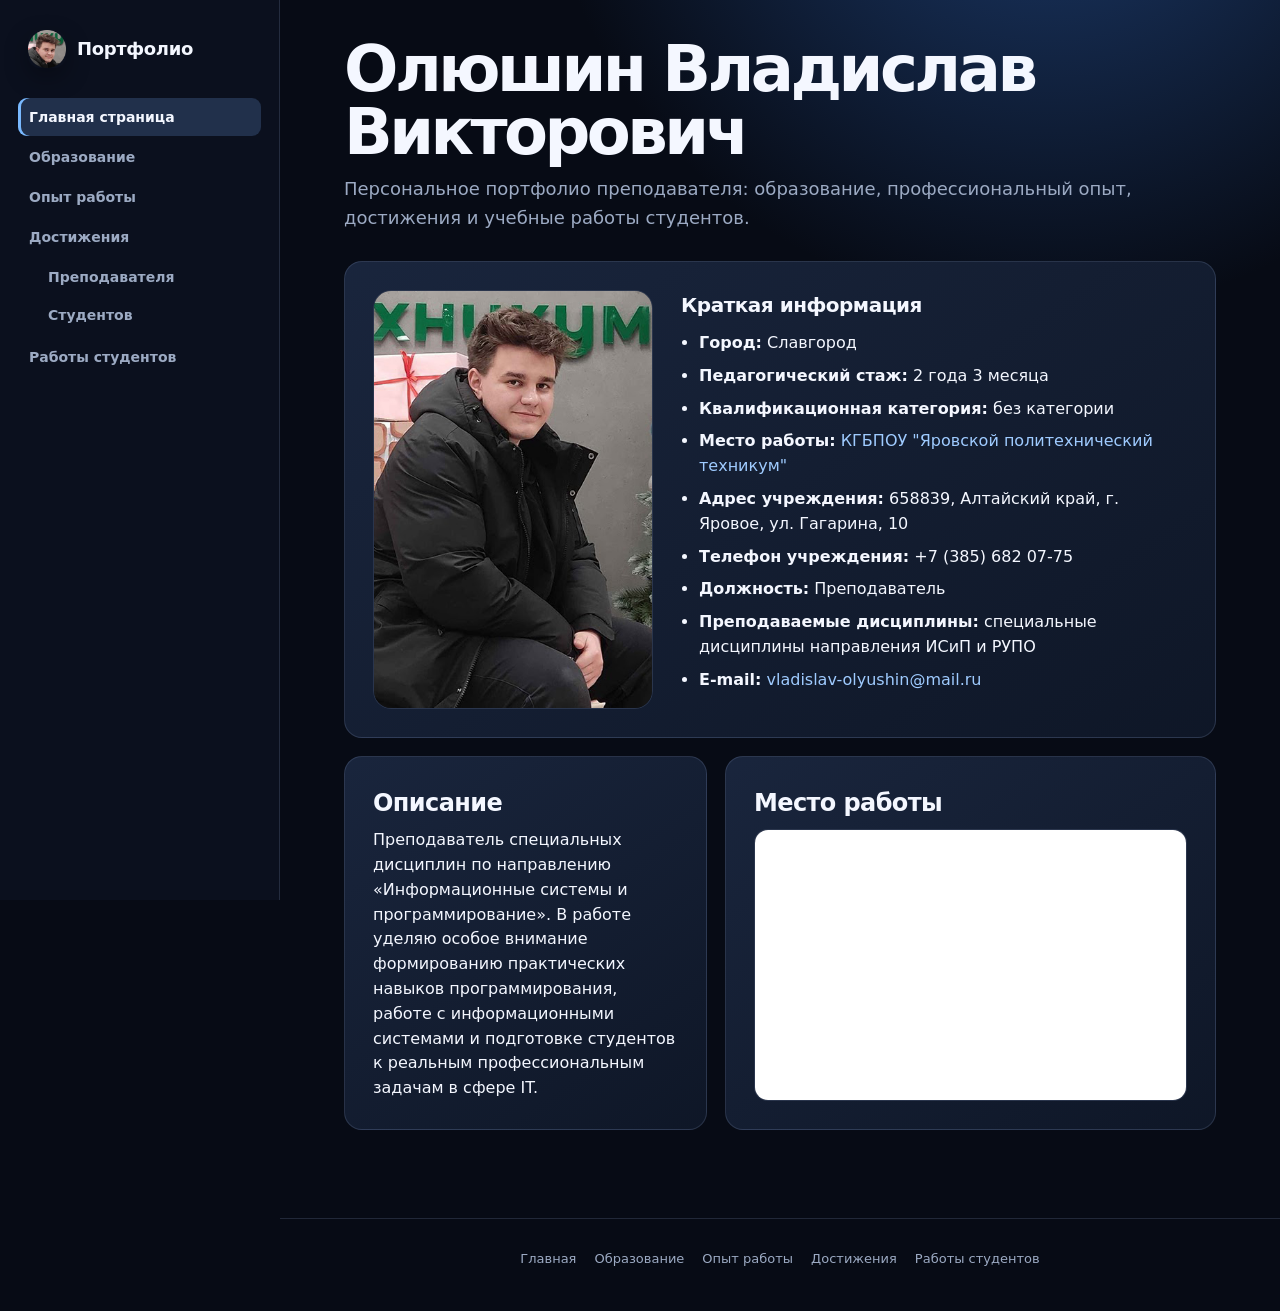
==== commit 8e9cff69: "Обновить оформление портфолио" ====
--- a/index.html
+++ b/index.html
@@ -6,14 +6,14 @@
   <link rel="icon" href="assets/img/favicon.ico" type="image/x-icon">
   <meta name="viewport" content="width=device-width, initial-scale=1" />
   <title>Олюшин | Портфолио</title>
-  <link rel="stylesheet" href="assets/css/styles.css?v=20260911g" />
+  <link rel="stylesheet" href="assets/css/styles.css?v=20261020t" />
 </head>
 
 <body>
   <header class="header">
     <div class="container">
       <div class="navbar">
-        <a class="brand" href="index.html">Портфолио</a>
+        <a class="brand" href="index.html"><img src="assets/img/favicon.ico" alt="" />Портфолио</a>
 
         <div class="nav-actions">
           <button class="burger" data-burger aria-label="Меню" aria-expanded="false">
@@ -26,10 +26,8 @@
           <a href="pages/education.html">Образование</a>
           <a href="pages/work-experience.html">Опыт работы</a>
 
-          <div class="dropdown" data-dropdown>
-            <button type="button" data-dropdown-btn aria-haspopup="true" aria-expanded="false">
-              Достижения ▾
-            </button>
+          <div class="dropdown">
+            <span class="nav-section-title">Достижения</span>
             <div class="dropdown-panel">
               <a href="pages/achievements/teacher.html">Преподавателя</a>
               <a href="pages/achievements/students.html">Студентов</a>
@@ -37,6 +35,7 @@
           </div>
 
           <a href="pages/student-works.html">Работы студентов</a>
+          <a href="pages/portfolio.html">Портфолио</a>
         </nav>
       </div>
     </div>
@@ -44,6 +43,7 @@
 
   <main class="container">
     <h1 class="page-title">Олюшин Владислав Викторович</h1>
+    <p class="subtitle">Персональное портфолио преподавателя: образование, профессиональный опыт, достижения и учебные работы студентов.</p>
 
     <section class="section hero">
       <div class="portrait">
@@ -63,7 +63,7 @@
           <li><b>Педагогический стаж:</b> <span data-teaching-experience="2024-08-26">2 года</span></li>
           <li><b>Квалификационная категория:</b> без категории</li>
           <li><b>Место работы:</b>
-            <a href="https://vk.com/yarovoe_tehnikum">КГБПОУ "Яровской политехнический техникум"</a>
+            <a href="https://yar-politeh.edu22.info/">КГБПОУ "Яровской политехнический техникум"</a>
           </li>
           <li><b>Адрес учреждения:</b> 658839, Алтайский край, г. Яровое, ул. Гагарина, 10</li>
           <li><b>Телефон учреждения:</b> +7 (385) 682 07-75</li>
@@ -74,25 +74,27 @@
       </div>
     </section>
 
-    <section class="card">
-      <h2>Описание</h2>
-      <p>
-        Преподаватель специальных дисциплин по направлению «Информационные системы и программирование».
-        В работе уделяю особое внимание формированию практических навыков программирования,
-        работе с информационными системами и подготовке студентов к реальным профессиональным задачам в сфере IT.
-      </p>
-    </section>
+    <div class="home-info-grid">
+      <section class="card">
+        <h2>Описание</h2>
+        <p>
+          Преподаватель специальных дисциплин по направлению «Информационные системы и программирование».
+          В работе уделяю особое внимание формированию практических навыков программирования,
+          работе с информационными системами и подготовке студентов к реальным профессиональным задачам в сфере IT.
+        </p>
+      </section>
 
-    <section class="card">
-      <h2>Место работы</h2>
-      <div class="map-wrapper">
-        <iframe
-          src="https://yandex.ru/map-widget/v1/?ll=78.564672%2C52.915145&z=18&mode=poi&poi%5Bpoint%5D=78.564001%2C52.914537"
-          allowfullscreen
-          loading="lazy">
-        </iframe>
-      </div>
-    </section>
+      <section class="card">
+        <h2>Место работы</h2>
+        <div class="map-wrapper">
+          <iframe
+            src="https://yandex.ru/map-widget/v1/?ll=78.564672%2C52.915145&z=18&mode=poi&poi%5Bpoint%5D=78.564001%2C52.914537"
+            allowfullscreen
+            loading="lazy">
+          </iframe>
+        </div>
+      </section>
+    </div>
   </main>
 
   <footer class="footer">
@@ -103,8 +105,8 @@
         <a href="pages/work-experience.html">Опыт работы</a>
         <a href="pages/achievements/index.html">Достижения</a>
         <a href="pages/student-works.html">Работы студентов</a>
+        <a href="pages/portfolio.html">Портфолио</a>
       </nav>
-      <span>&copy; 2026 Олюшин Владислав Викторович</span>
     </div>
   </footer>
 
@@ -116,7 +118,7 @@
     </div>
   </div>
 
-  <script src="assets/js/main.js?v=20261014b"></script>
+  <script src="assets/js/main.js?v=20261020h"></script>
 </body>
 </html>
 
--- a/assets/css/styles.css
+++ b/assets/css/styles.css
@@ -1,5 +1,4 @@
-﻿/* Подключение шрифта Roboto из Google Fonts */
-@import url('https://fonts.googleapis.com/css2?family=Roboto:wght@400;500;600;700;800&display=swap');
+/* Базовые переменные интерфейса. */
 
 :root{
   --bg:#0f1115;
@@ -18,7 +17,7 @@
   --radius-lg:24px;
   --max:1140px;
   --pad:20px;
-  --font:"Roboto", system-ui, -apple-system, "Segoe UI", Arial, "Noto Sans", "Liberation Sans", sans-serif;
+  --font:Inter, system-ui, -apple-system, "Segoe UI", Arial, "Noto Sans", "Liberation Sans", sans-serif;
 }
 
 *{box-sizing:border-box}
@@ -144,7 +143,7 @@
 
 /* ===== ВЫПАДАЮЩЕЕ МЕНЮ ===== */
 
-/* Панель привязана к кнопке, но при необходимости расширяется под длинный текст. */
+/* Вложенная группа навигации. На рабочем сайте подразделы отображаются постоянно. */
 .dropdown{
   position:relative;
   display:inline-block;
@@ -182,12 +181,6 @@
 }
 
 .dropdown-panel a:hover{background:rgba(15,61,62,.08);text-decoration:none}
-
-.dropdown.open .dropdown-panel{
-  opacity:1;
-  transform: translateY(0) scale(1);
-  pointer-events:auto;
-}
 
 .burger{
   display:none;
@@ -239,14 +232,6 @@
     min-width:auto;
     width:100%;
     transform:none;
-  }
-  .dropdown:not(.open) .dropdown-panel{
-    display:none;
-  }
-  .dropdown.open .dropdown-panel{
-    display:flex;
-    opacity:1;
-    pointer-events:auto;
   }
   .dropdown-panel a{
     width:100%;
@@ -580,16 +565,6 @@
   transform:translateY(-2px);
 }
 
-/* В образовании hover делаем как у наград: чуть сильнее подъём */
-.education-page .row:hover{
-  transform: translateY(-3px);
-}
-
-/* На странице "Опыт работы" убираем эффект наведения у карточек */
-.work-experience-page .row:hover{
-  transform:none;
-}
-
 .row--link{
   display:block;
   color:inherit;
@@ -1281,3 +1256,351 @@
 main.container > :last-child{
   margin-bottom:24px !important;
 }
+
+/* Финальные переопределения темы: размещены после стилей отдельных страниц. */
+:root{color-scheme:dark;--bg:#0b1020;--bg-2:#070b15;--text:#f4f7ff;--muted:#9caac3;--line:rgba(170,195,237,.16);--card:#121a2d;--accent:#79b9ff;--grad-spot-1:#1d3d70;--grad-spot-2:#142b50;--header-bg:rgba(12,18,32,.92);--header-border:rgba(170,195,237,.16);--radius:18px;--radius-lg:18px;--max:1180px}
+html{background:radial-gradient(circle at 82% -15%,var(--grad-spot-1) 0,transparent 32rem),var(--bg-2)}
+body{background:transparent;font-family:Inter,"Segoe UI",system-ui,-apple-system,sans-serif}
+a:focus-visible,button:focus-visible{outline:3px solid #7ae3c2;outline-offset:3px}
+.page-title{max-width:900px;margin:0 0 12px;font-size:clamp(38px,5vw,68px);line-height:.98;letter-spacing:-.055em}
+.subtitle{max-width:none;width:100%;margin:0 0 28px;color:var(--muted);font-size:18px;line-height:1.6}
+.section,.card{border-color:var(--line);border-radius:18px;background:linear-gradient(145deg,rgba(28,40,65,.9),rgba(16,24,41,.9));box-shadow:none}
+.section{padding:clamp(20px,3vw,28px);margin:18px 0}.card{padding:clamp(20px,3vw,28px);margin-top:18px}.section h2,.card h2{letter-spacing:-.025em}
+.hero{gap:28px}.portrait{padding:0;background:transparent;border-radius:18px}.portrait-card{border:1px solid var(--line);border-radius:18px}
+.factlist a,.card a{color:#9fcbff}.factlist a:hover,.card a:hover{color:#fff}
+.row,.project-card{border-color:var(--line);background:linear-gradient(145deg,rgba(28,40,65,.9),rgba(16,24,41,.9))}
+.row:hover{border-color:rgba(139,191,255,.42);background:#1b2a46;transform:translateY(-3px)}
+.project-card{border-radius:18px;transition:transform .18s ease,border-color .18s ease,background .18s ease}.project-card:hover{border-color:rgba(139,191,255,.42);background:#1b2a46;transform:translateY(-4px)}
+.project-card__body{padding:20px;gap:14px}.project-card__body h3{font-size:21px;letter-spacing:-.025em}.project-card__meta div{border-color:var(--line);background:rgba(9,14,24,.42)}
+.project-card__actions{flex-wrap:wrap}.project-card__actions .btn{flex:1 1 140px;min-height:42px;background:rgba(21,32,53,.72);border-color:rgba(139,191,255,.42)}.project-card__actions .btn:hover{background:#243653}
+.btn{min-height:42px;border-radius:10px;border-color:rgba(139,191,255,.42);background:rgba(21,32,53,.72);font-weight:700}.btn:hover{background:#243653}
+.footer{background:transparent;color:#8290a8}.footer-nav a:hover{color:#9fcbff}.back-to-top{border-color:var(--line);border-radius:10px;background:rgba(10,16,28,.82);color:#fff}.back-to-top:hover{background:rgba(47,128,237,.3)}
+
+@media (min-width:861px){
+  .header{position:fixed;inset:0 auto 0 0;width:280px;height:100vh;border-right:1px solid var(--header-border);border-bottom:0;background:var(--header-bg);backdrop-filter:blur(18px)}
+  .header .container{height:100%;padding:0}.navbar{height:100%;padding:28px 18px;flex-direction:column;align-items:stretch;gap:0;flex-wrap:nowrap}
+  .brand{display:flex;align-items:center;min-height:42px;margin:0 10px 28px;color:var(--text);font-size:18px;font-weight:800;letter-spacing:-.02em;text-transform:none}.brand::before{content:"ВВ";display:grid;place-items:center;width:38px;height:38px;margin-right:11px;border-radius:12px;background:linear-gradient(135deg,#338ce9,#2467cf);box-shadow:0 9px 24px #0005;font-size:12px;letter-spacing:0}.nav-actions{display:none}
+  .nav{display:flex;width:100%;flex-direction:column;align-items:stretch;gap:2px}.nav a,.nav button{width:100%;min-height:38px;padding:9px 11px;justify-content:flex-start;border-radius:9px;color:var(--muted);font-size:14px;font-weight:600;transform:none}.nav a:hover,.nav button:hover,.nav a.active,.nav button.active{background:#21304b;color:var(--text);transform:none}.nav a.active{box-shadow:inset 3px 0 var(--accent)}
+  .dropdown{width:100%}.dropdown>button{justify-content:flex-start}.dropdown-panel{position:static;width:100%;min-width:0;margin-top:2px;border:0;border-radius:0;background:transparent;box-shadow:none}.dropdown-panel a{padding-left:22px;color:var(--muted)}
+  main.container{width:calc(100% - 280px);max-width:none;margin:0 0 0 280px;padding:38px clamp(36px,5vw,84px) 64px}.footer{width:calc(100% - 280px);max-width:none;margin-left:280px;border-top:1px solid var(--line)}.footer .container{max-width:var(--max);padding:24px clamp(36px,5vw,84px) 36px}
+}
+
+@media (max-width:860px){
+  .header{position:sticky;width:auto;height:auto;border-right:0}.navbar{position:relative;padding:12px 0;flex-direction:row;align-items:center}.brand{color:var(--text);text-transform:none}.nav-actions{display:flex;width:auto;margin-left:auto}.burger{border-color:var(--line);background:#1a2539;color:var(--text)}.nav{top:calc(100% + 1px);left:-14px;right:-14px;padding:10px 14px 16px;border-color:var(--line);background:#121a2d}.nav a,.nav button{color:var(--muted)}.nav a.active,.nav button.active,.nav a:hover,.nav button:hover{background:#21304b;color:var(--text)}main.container{padding-top:28px}.page-title{font-size:clamp(34px,10vw,52px)}.subtitle{font-size:16px}
+}
+
+/* «Достижения» — обычная группа навигации с постоянно видимыми подразделами. */
+.nav-section-title{
+  display:flex;
+  align-items:center;
+  width:100%;
+  min-height:38px;
+  padding:9px 11px;
+  border-radius:9px;
+  color:var(--muted);
+  font-size:14px;
+  font-weight:600;
+}
+
+/* Раздел подготовлен, но до наполнения не показывается в навигации. */
+.nav a[href$="portfolio.html"],
+.footer-nav a[href$="portfolio.html"]{display:none}
+
+.dropdown-panel{
+  display:flex;
+  opacity:1;
+  transform:none;
+  pointer-events:auto;
+}
+
+.dropdown-panel a{padding-left:30px}
+
+/* Фирменный знак портфолио в шапке. */
+.brand{
+  display:inline-flex;
+  align-items:center;
+  gap:11px;
+}
+
+.brand > img{
+  width:38px;
+  height:38px;
+  flex:0 0 auto;
+  border-radius:12px;
+  object-fit:cover;
+  object-position:center;
+  box-shadow:0 9px 24px #0005;
+}
+
+@media (min-width:861px){
+  .brand::before{display:none}
+  .brand > img{margin:0}
+}
+
+/* Две связанные информационные карточки на главной странице. */
+.home-info-grid{
+  display:grid;
+  grid-template-columns:minmax(0, .85fr) minmax(0, 1.15fr);
+  gap:18px;
+  margin-top:18px;
+}
+
+.home-info-grid .card{
+  display:flex;
+  flex-direction:column;
+  margin:0;
+}
+
+.home-info-grid .card h2{margin-bottom:6px}
+.home-info-grid .card p{margin:0}
+.home-info-grid .map-wrapper{margin-top:auto}
+.home-info-grid .map-wrapper iframe{height:270px}
+
+@media(max-width:900px){
+  .home-info-grid{grid-template-columns:1fr}
+  .home-info-grid .map-wrapper iframe{height:320px}
+}
+
+/* Кнопка закрытия вынесена в угол экрана, чтобы не перекрывать просматриваемый файл. */
+.img-modal__close{
+  position:fixed;
+  top:18px;
+  right:18px;
+  width:44px;
+  height:44px;
+  border:1px solid rgba(159,203,255,.42);
+  border-radius:10px;
+  background:#152038;
+  box-shadow:0 8px 22px rgba(0,0,0,.35);
+}
+
+.img-modal__close:hover{background:#243653;transform:translateY(-1px)}
+.img-modal__close .img-modal__icon--close{
+  display:grid;
+  place-items:center;
+  width:100%;
+  height:100%;
+  background:none;
+  color:#fff;
+}
+.img-modal__close .img-modal__icon--close::before{content:"×";font-size:30px;font-weight:300;line-height:1}
+
+/* Перелистывание использует тот же вид кнопок, что и закрытие окна. */
+.img-modal__nav{
+  position:fixed;
+  top:50%;
+  width:44px;
+  height:44px;
+  min-width:44px;
+  min-height:44px;
+  padding:0;
+  border:1px solid rgba(159,203,255,.42);
+  border-radius:10px;
+  background:#152038;
+  color:#fff;
+  box-shadow:0 8px 22px rgba(0,0,0,.35);
+}
+
+.img-modal__nav:hover{background:#243653;transform:translateY(-50%)}
+.img-modal__nav--previous{left:18px}
+.img-modal__nav--next{right:18px}
+.img-modal__nav .img-modal__icon{
+  display:grid;
+  place-items:center;
+  width:100%;
+  height:100%;
+  background:none;
+  color:#fff;
+  transform:none;
+}
+.img-modal__nav .img-modal__icon::before{
+  content:"";
+  position:relative;
+  left:-2px;
+  width:12px;
+  height:12px;
+  box-sizing:border-box;
+  border:solid currentColor;
+  border-width:0 2px 2px 0;
+  transform:rotate(-45deg);
+}
+.img-modal__nav--previous .img-modal__icon::before{left:2px;transform:rotate(135deg)}
+
+@media(max-width:700px){
+  .img-modal__close{top:12px;right:12px}
+  .img-modal__nav--previous{left:12px}
+  .img-modal__nav--next{right:12px}
+}
+
+/* Планшеты используют верхнюю навигацию: боковая панель не сужает содержимое. */
+@media (min-width:861px) and (max-width:1099px){
+  .header{
+    position:sticky;
+    inset:auto;
+    width:auto;
+    height:auto;
+    border-right:0;
+    border-bottom:1px solid var(--header-border);
+  }
+
+  .header .container{height:auto;padding-inline:clamp(14px,2vw,24px)}
+  .navbar{position:relative;height:auto;padding:12px 0;flex-direction:row;align-items:center}
+  .brand{min-height:0;margin:0;font-size:17px}
+  .nav-actions{display:flex;width:auto;margin-left:auto}
+  .burger{display:inline-flex;align-items:center;gap:8px;border-color:var(--line);background:#1a2539;color:var(--text)}
+  .nav{
+    display:none;
+    position:absolute;
+    top:calc(100% + 1px);
+    left:-14px;
+    right:-14px;
+    padding:10px 14px 16px;
+    flex-direction:column;
+    align-items:stretch;
+    gap:6px;
+    border-bottom:1px solid var(--line);
+    background:#121a2d;
+    z-index:30;
+  }
+  .nav.open{display:flex}
+  .nav a,.nav button{width:100%;justify-content:flex-start;border-radius:14px;color:var(--muted)}
+  .nav a.active,.nav button.active,.nav a:hover,.nav button:hover{background:#21304b;color:var(--text)}
+  main.container{width:100%;max-width:none;margin:0;padding:32px clamp(24px,4vw,42px) 52px}
+  .footer{width:100%;max-width:none;margin-left:0}
+  .footer .container{max-width:none;padding-inline:clamp(24px,4vw,42px)}
+}
+
+/* Гибкие дочерние элементы не выходят за пределы карточек и сеток. */
+.hero > *,
+.home-info-grid > *,
+.project-grid > *,
+.project-card,
+.project-card__body,
+.footer-nav,
+.factlist,
+.row{min-width:0}
+
+.page-title,
+.subtitle,
+.project-card__body h3,
+.row-title,
+.row-sub{overflow-wrap:anywhere}
+
+@media(max-width:700px){
+  main.container{padding-inline:16px;padding-bottom:40px}
+  .section,.card{padding:18px}
+  .page-title{font-size:clamp(32px,10vw,46px);letter-spacing:-.045em}
+  .subtitle{margin-bottom:22px;font-size:16px}
+  .hero{gap:20px}
+  .project-card__body{padding:18px}
+  .project-card__actions .btn{flex-basis:100%}
+  .map-wrapper iframe,.home-info-grid .map-wrapper iframe{height:260px}
+}
+
+@media(max-width:420px){
+  .brand{font-size:16px}
+  .brand > img{width:34px;height:34px;border-radius:10px}
+  .page-title{font-size:30px}
+  .subtitle{font-size:15px}
+  .section,.card{padding:14px}
+  .footer-nav{gap:9px 14px}
+}
+
+@media(min-width:1400px){
+  .page-title{
+    max-width:none;
+    white-space:nowrap;
+  }
+}
+
+/* Подвал повторяет лаконичную навигацию основного интерфейса. */
+.footer{
+  margin-top:0;
+  padding:0;
+  border-top:1px solid var(--line);
+  background:transparent;
+  font-size:13px;
+}
+
+.footer .footer-inner{
+  min-height:92px;
+  flex-direction:row;
+  align-items:center;
+  justify-content:space-between;
+  gap:24px;
+  text-align:left;
+}
+
+.footer-nav{
+  justify-content:flex-start;
+  gap:18px;
+}
+
+.footer-nav a{
+  min-height:0;
+  padding:0;
+  border:0;
+  border-radius:0;
+  background:transparent;
+  color:var(--muted);
+  font-weight:500;
+}
+
+.footer-nav a:hover{
+  border:0;
+  background:transparent;
+  color:#9fcbff;
+  transform:none;
+}
+
+@media(min-width:1100px){
+  .footer .footer-inner{
+    position:relative;
+    display:flex;
+    align-items:center;
+    justify-content:center;
+  }
+
+  .footer .footer-inner > span{
+    position:absolute;
+    left:0;
+    white-space:nowrap;
+  }
+
+  .footer-nav{justify-content:center}
+  .footer .footer-inner::after{display:none}
+}
+
+@media(min-width:701px) and (max-width:1099px){
+  .footer .footer-inner{
+    min-height:0;
+    padding-top:22px;
+    padding-bottom:24px;
+    flex-direction:column;
+    align-items:center;
+    justify-content:center;
+    gap:8px;
+    text-align:center;
+  }
+
+  .footer-nav{justify-content:center}
+}
+
+@media(max-width:700px){
+  .footer .footer-inner{
+    min-height:0;
+    padding-top:24px;
+    padding-bottom:28px;
+    flex-direction:column;
+    align-items:flex-start;
+    gap:16px;
+  }
+
+  .footer-nav{
+    display:flex;
+    width:auto;
+    gap:10px 16px;
+  }
+
+  .footer-nav a:last-child:nth-child(odd){grid-column:auto}
+}
